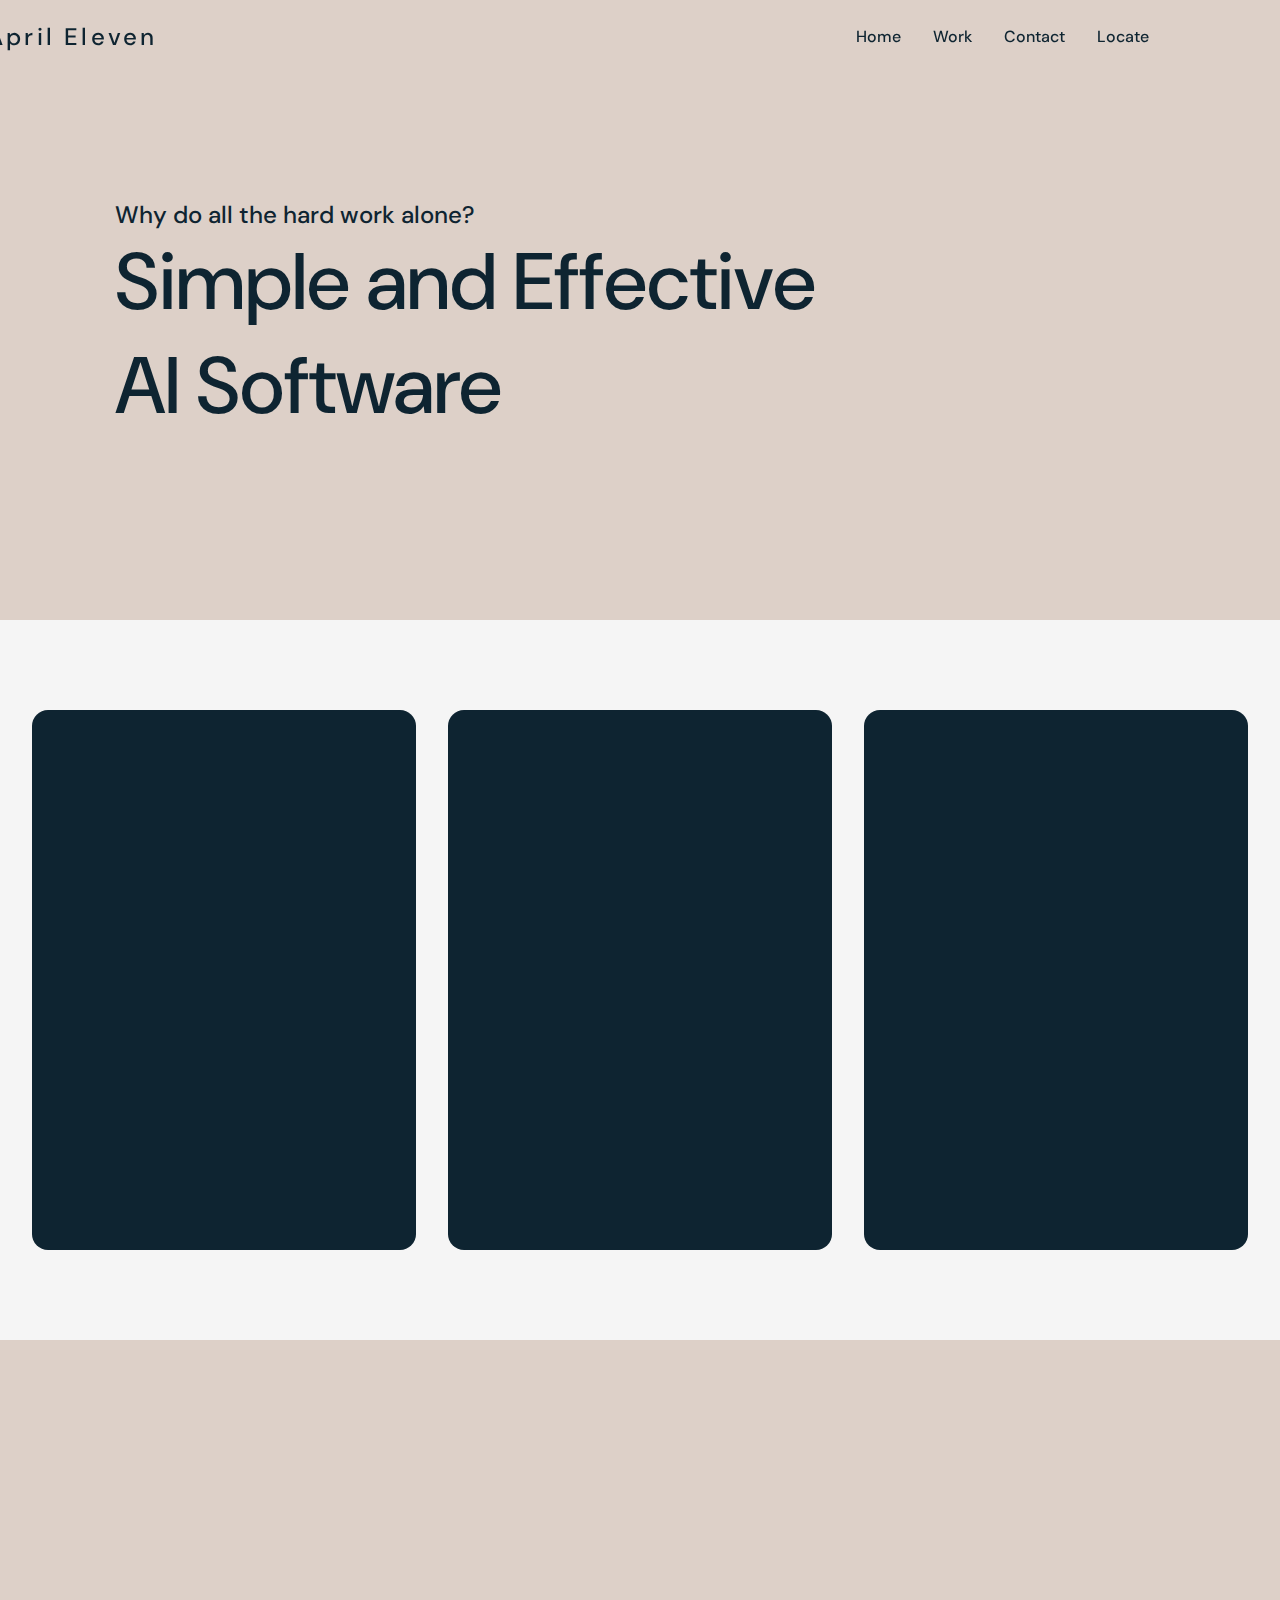
==== index.html @ 08a491a1 "Home page and make "work boxes" with better design" ====
<!DOCTYPE html>
<html lang="en">
  <head>
    <meta charset="UTF-8" />
    <meta http-equiv="X-UA-Compatible" content="IE=edge" />
    <meta name="viewport" content="width=device-width, initial-scale=1.0" />
    <link rel="stylesheet" href="/css/style.css" />
    <link href="https://fonts.cdnfonts.com/css/avenir" rel="stylesheet" />
    <title>April Eleven</title>
  </head>
  <body>
    <container id="main-container">
      <nav>
        <div class="navbar" id="main-nav">
          <div class="container nav-container">
            <input class="checkbox" type="checkbox" />
            <div class="hamburger-lines">
              <span class="line line1"></span>
              <span class="line line2"></span>
              <span class="line line3"></span>
            </div>
            <div class="nav-links">
              <h1 class="logo-header">
                <a href="" class="logo-name">April Eleven</a>
              </h1>
              <h1 class="nav-header">
                <a href="#" class="nav-menu">Home</a
                ><a href="#work-box-3" class="nav-menu">Work</a
                ><a href="#" class="nav-menu">Contact</a
                ><a href="#" class="nav-menu">Locate</a>
              </h1>
            </div>
            <div class="menu-items">
              <li><a href="#">Home</a></li>
              <li><a href="#">Work</a></li>
              <li><a href="#">Contact</a></li>
              <li><a href="#">Locate</a></li>
            </div>
          </div>
        </div>
      </nav>
      <section class="main-boxes" id="home">
        <a href="">Why do all the hard work alone?</a>
        <h2>
          Simple and Effective <br />
          AI Software
        </h2>
      </section>
      <section class="main-boxes" id="work">
        <div class="work-boxes" id="work-box-1"></div>
        <div class="work-boxes" id="work-box-2"></div>
        <div class="work-boxes" id="work-box-3"></div>
      </section>
      <section class="main-boxes" id="contact"></section>
      <section class="main-boxes" id="locate"></section>
    </container>
    <script src="/js/index.js"></script>
  </body>
</html>
---- css/style.css ----
@import url("https://fonts.googleapis.com/css2?family=Poppins:ital,wght@0,100;0,200;0,300;0,400;0,500;0,600;0,700;0,800;0,900;1,100;1,200;1,300;1,400;1,500;1,600;1,700;1,800;1,900&display=swap");
@import url("https://fonts.googleapis.com/css2?family=DM+Sans&display=swap");

* {
  margin: 0;
  padding: 0;
  box-sizing: border-box;
  scroll-behavior: smooth;
}

body {
  font-family: "Poppins", sans-serif;
  background-color: #ddd0c8;
}

#main-container {
  display: grid;
  grid-template-rows: 80px 60vh 80vh 80vh 80vh;
  grid-template-columns: 100%;
  height: auto;
  grid-template-areas:
    "nav"
    "home"
    "work"
    "contact"
    "locate";
}

nav {
  grid-area: nav;
}

.nav-links h1 {
  display: flex;
  justify-content: center;
}

.main-boxes {
  box-shadow: 6.7px 6.7px 5.3px rgba(0, 0, 0, 0.028),
    12.5px 12.5px 10px rgba(0, 0, 0, 0.035),
    22.3px 22.3px 17.9px rgba(0, 0, 0, 0.042);
}

#home {
  grid-area: home;
  background: #ddd0c8;
  display: flex;
  flex-direction: column;
  padding-left: 9%;
  justify-content: center;
}

#home h2 {
  padding-bottom: 4rem;
}

#work {
  grid-area: work;
  display: flex;
  justify-content: center;
  align-items: center;
  background-color: whitesmoke;
}

.work-boxes {
  background-color: #0e2431;
  margin: 2rem;
  border-radius: 1rem;
}

#work-box-2 {
  margin: 0;
}

#work-box-3 {
  scroll-margin-top: 9.5rem;
}

#contact {
  grid-area: contact;
  background: #ddd0c8;
}

#locate {
  grid-area: locate;
  background: whitesmoke;
}

.container {
  max-width: 1050px;
  width: 90%;
  margin: auto;
}

.navbar {
  width: 100%;
  background: #ddd0c8;
  transition: background-color 0.3s ease;
  position: fixed;
  height: 5rem;
}

.inverted {
  background-color: white !important;
  box-shadow: 0 3px 5px 0.3px rgba(0, 0, 0, 0.1);
}

.nav-container {
  display: flex;
  justify-content: space-between;
  align-items: center;
  height: 62px;
}

.navbar .nav-container li {
  list-style: none;
}

.navbar .nav-container a {
  text-decoration: none;
  color: #0e2431;
  font-weight: 500;
  font-family: "DM Sans", sans-serif;
}

.nav-header a:hover {
  font-weight: bolder;
}

.nav-header a {
  font-size: 1rem !important;
  margin-top: 0.6rem;
  padding: 1rem;
}

.nav-container {
  display: block;
  position: relative;
  height: 60px;
}

.nav-container .checkbox {
  position: absolute;
  display: block;
  height: 32px;
  width: 32px;
  top: 20px;
  left: 20px;
  z-index: 5;
  opacity: 0;
  cursor: pointer;
  margin-top: 1rem;
}

h2 {
  text-decoration: none;
  color: #0e2431;
  font-weight: 500;
  font-family: "DM Sans", sans-serif;
  font-size: 5rem;
}

.main-boxes a {
  text-decoration: none;
  color: #0e2431;
  font-weight: 500;
  font-family: "DM Sans", sans-serif;
  font-size: 1.5rem;
}

.logo-name {
  display: flex;
  flex-direction: row;
  justify-content: flex-start;
  font-size: 1.5rem;
  margin-top: 0.3rem;
  padding: 1rem;
  padding-left: 0rem;
  margin-left: -10vw;
  letter-spacing: 0.2rem;
}

.nav-container .hamburger-lines {
  display: block;
  height: 26px;
  width: 32px;
  position: absolute;
  top: 17px;
  left: 20px;
  z-index: 2;
  display: flex;
  flex-direction: column;
  justify-content: space-between;
  margin-top: 1rem;
}

.nav-container .hamburger-lines .line {
  display: block;
  height: 4px;
  width: 100%;
  border-radius: 10px;
  background: #0e2431;
}

.nav-container .hamburger-lines .line1 {
  transform-origin: 0% 0%;
  transition: transform 0.4s ease-in-out;
}

.nav-container .hamburger-lines .line2 {
  transition: transform 0.2s ease-in-out;
}

.nav-container .hamburger-lines .line3 {
  transform-origin: 0% 100%;
  transition: transform 0.4s ease-in-out;
}

.navbar .menu-items {
  padding-top: 120px;
  box-shadow: inset 0 0 2000px rgba(255, 255, 255, 0.5);
  height: 100vh;
  width: 110vw;
  transform: translate(-150%);
  display: flex;
  flex-direction: column;
  transition: transform 0.5s ease;
  text-align: center;
  background-color: white;
  margin-left: -10%;
}

.navbar .menu-items li {
  margin-bottom: 1.2rem;
  font-size: 1.5rem;
  font-weight: 500;
}

.nav-links {
  top: 5px;
  right: 15px;
  font-size: 1.2rem;
  color: #0e2431;
  display: flex;
  flex-direction: row;
}

.logo-header {
  display: flex;
  align-self: flex-start;
}

.nav-header {
  margin-left: auto;
}

.nav-container input[type="checkbox"]:checked ~ .menu-items {
  transform: translateX(0);
}

.nav-container input[type="checkbox"]:checked ~ .hamburger-lines .line1 {
  transform: rotate(45deg);
}

.nav-container input[type="checkbox"]:checked ~ .hamburger-lines .line2 {
  transform: scaleY(0);
}

.nav-container input[type="checkbox"]:checked ~ .hamburger-lines .line3 {
  transform: rotate(-45deg);
}

@media (orientation: landscape) {
  .nav-container .checkbox {
    display: none;
  }

  .nav-container .hamburger-lines {
    display: none;
  }

  .main-boxes {
    flex-direction: row;
  }

  .work-boxes {
    height: 60vh;
    width: 30vw;
  }
}

@media (orientation: portrait) {
  .nav-container .nav-menu {
    display: none;
  }

  .nav-links {
    position: absolute;
  }

  #home h2 {
    padding-top: 1rem;
  }

  .main-boxes {
    flex-direction: column;
  }

  .work-boxes {
    width: 60vw;
    height: 100rem;
  }

  #main-container {
    display: grid;
    grid-template-rows: 80vh 80vh 120vh 80vh 80vh;
    grid-template-columns: 100%;
    height: auto;
    grid-template-areas:
      "nav"
      "home"
      "work"
      "contact"
      "locate";
  }

  .logo-name {
    margin-top: 0.4rem !important;
  }

  .main-boxes h2 {
    font-size: 3rem;
  }
}
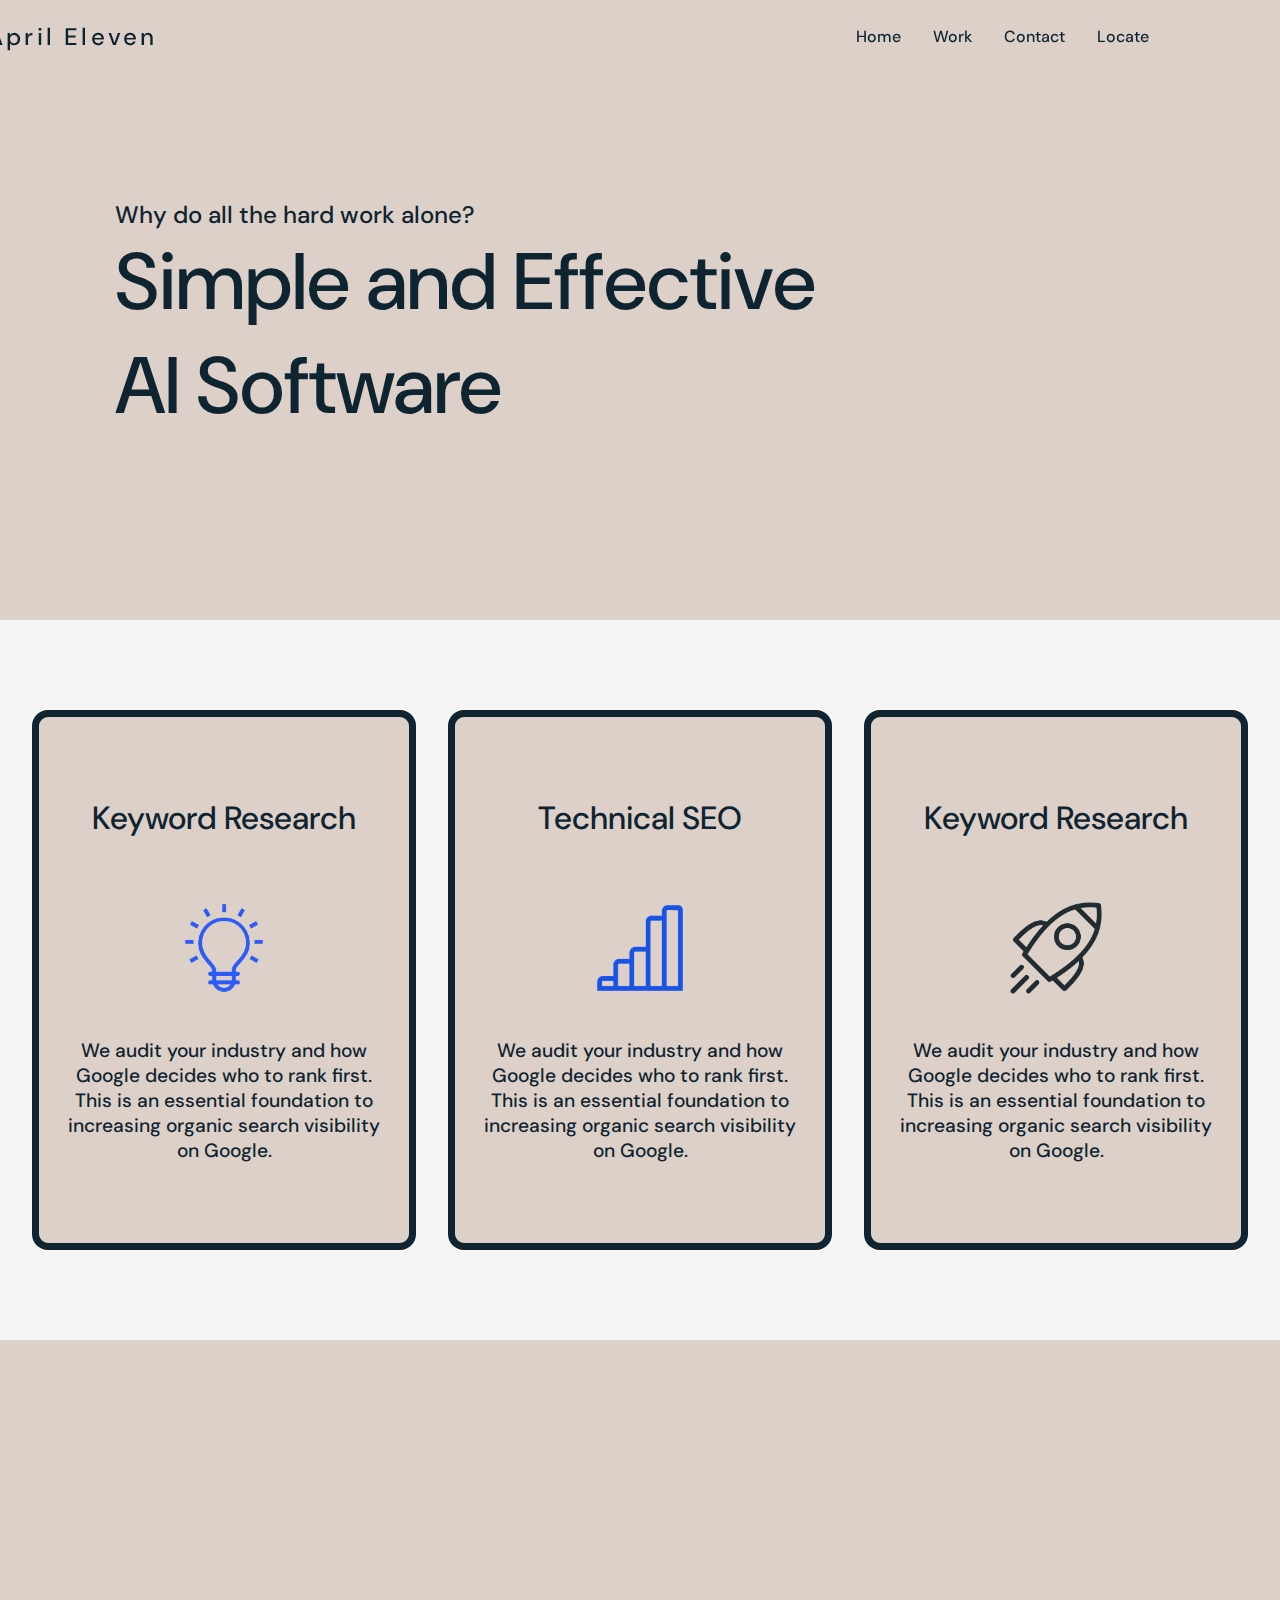
==== commit 46dfddc9: "Finish "work" boxes" ====
--- a/index.html
+++ b/index.html
@@ -21,7 +21,7 @@
             </div>
             <div class="nav-links">
               <h1 class="logo-header">
-                <a href="" class="logo-name">April Eleven</a>
+                <a class="logo-name">April Eleven</a>
               </h1>
               <h1 class="nav-header">
                 <a href="#" class="nav-menu">Home</a
@@ -40,16 +40,40 @@
         </div>
       </nav>
       <section class="main-boxes" id="home">
-        <a href="">Why do all the hard work alone?</a>
+        <p href="">Why do all the hard work alone?</p>
         <h2>
           Simple and Effective <br />
           AI Software
         </h2>
       </section>
       <section class="main-boxes" id="work">
-        <div class="work-boxes" id="work-box-1"></div>
-        <div class="work-boxes" id="work-box-2"></div>
-        <div class="work-boxes" id="work-box-3"></div>
+        <div class="work-boxes" id="work-box-1">
+          <h3 class="work-box-header">Keyword Research</h3>
+          <img src="/img/Blue Lightbulb.png" alt="Lightbulb Symbol" />
+          <p class="work-box-text">
+            We audit your industry and how Google decides who to rank first.
+            This is an essential foundation to increasing organic search
+            visibility on Google.
+          </p>
+        </div>
+        <div class="work-boxes" id="work-box-2">
+          <h3 class="work-box-header">Technical SEO</h3>
+          <img src="/img/tech seo blue.png" alt="Statistics Symbol" />
+          <p class="work-box-text">
+            We audit your industry and how Google decides who to rank first.
+            This is an essential foundation to increasing organic search
+            visibility on Google.
+          </p>
+        </div>
+        <div class="work-boxes" id="work-box-3">
+          <h3 class="work-box-header">Keyword Research</h3>
+          <img src="/img/Rocket Ship Symbol.png" alt="Rocket Ship Symbol" />
+          <p class="work-box-text">
+            We audit your industry and how Google decides who to rank first.
+            This is an essential foundation to increasing organic search
+            visibility on Google.
+          </p>
+        </div>
       </section>
       <section class="main-boxes" id="contact"></section>
       <section class="main-boxes" id="locate"></section>
--- a/css/style.css
+++ b/css/style.css
@@ -63,9 +63,32 @@
 }
 
 .work-boxes {
-  background-color: #0e2431;
+  background-color: #ddd0c8;
   margin: 2rem;
   border-radius: 1rem;
+  transition: 0.75s;
+  -webkit-box-shadow: inset 0px 0px 0px 7px #0e2431;
+  -moz-box-shadow: inset 0px 0px 0px 7px #0e2431;
+  box-shadow: inset 0px 0px 0px 7px #0e2431;
+}
+
+.work-boxes:hover {
+  transform: scale(1.03);
+}
+
+.work-box-text {
+  font-size: 1.2rem !important;
+  padding: 2rem;
+  margin-top: -35%;
+}
+
+.work-box-header {
+  font-weight: 500;
+  font-family: "DM Sans", sans-serif;
+  font-size: 2rem;
+  color: #0e2431;
+  padding: 2rem;
+  margin-bottom: -30%;
 }
 
 #work-box-2 {
@@ -84,6 +107,10 @@
 #locate {
   grid-area: locate;
   background: whitesmoke;
+}
+
+.work-boxes img {
+  transform: scale(0.25);
 }
 
 .container {
@@ -98,10 +125,11 @@
   transition: background-color 0.3s ease;
   position: fixed;
   height: 5rem;
+  z-index: 100;
 }
 
 .inverted {
-  background-color: white !important;
+  background-color: whitesmoke !important;
   box-shadow: 0 3px 5px 0.3px rgba(0, 0, 0, 0.1);
 }
 
@@ -125,12 +153,14 @@
 
 .nav-header a:hover {
   font-weight: bolder;
+  transform: scale(1.1);
 }
 
 .nav-header a {
   font-size: 1rem !important;
   margin-top: 0.6rem;
   padding: 1rem;
+  transition: 0.2s;
 }
 
 .nav-container {
@@ -160,7 +190,7 @@
   font-size: 5rem;
 }
 
-.main-boxes a {
+.main-boxes p {
   text-decoration: none;
   color: #0e2431;
   font-weight: 500;
@@ -286,6 +316,10 @@
   .work-boxes {
     height: 60vh;
     width: 30vw;
+    display: flex;
+    flex-direction: column;
+    justify-content: center;
+    text-align: center;
   }
 }
 
@@ -311,9 +345,13 @@
     height: 100rem;
   }
 
+  .work-boxes img {
+    display: none !important;
+  }
+
   #main-container {
     display: grid;
-    grid-template-rows: 80vh 80vh 120vh 80vh 80vh;
+    grid-template-rows: 10vh 80vh 120vh 80vh 80vh;
     grid-template-columns: 100%;
     height: auto;
     grid-template-areas:
@@ -324,6 +362,10 @@
       "locate";
   }
 
+  .work-box-header {
+    margin-bottom: 1rem;
+  }
+
   .logo-name {
     margin-top: 0.4rem !important;
   }
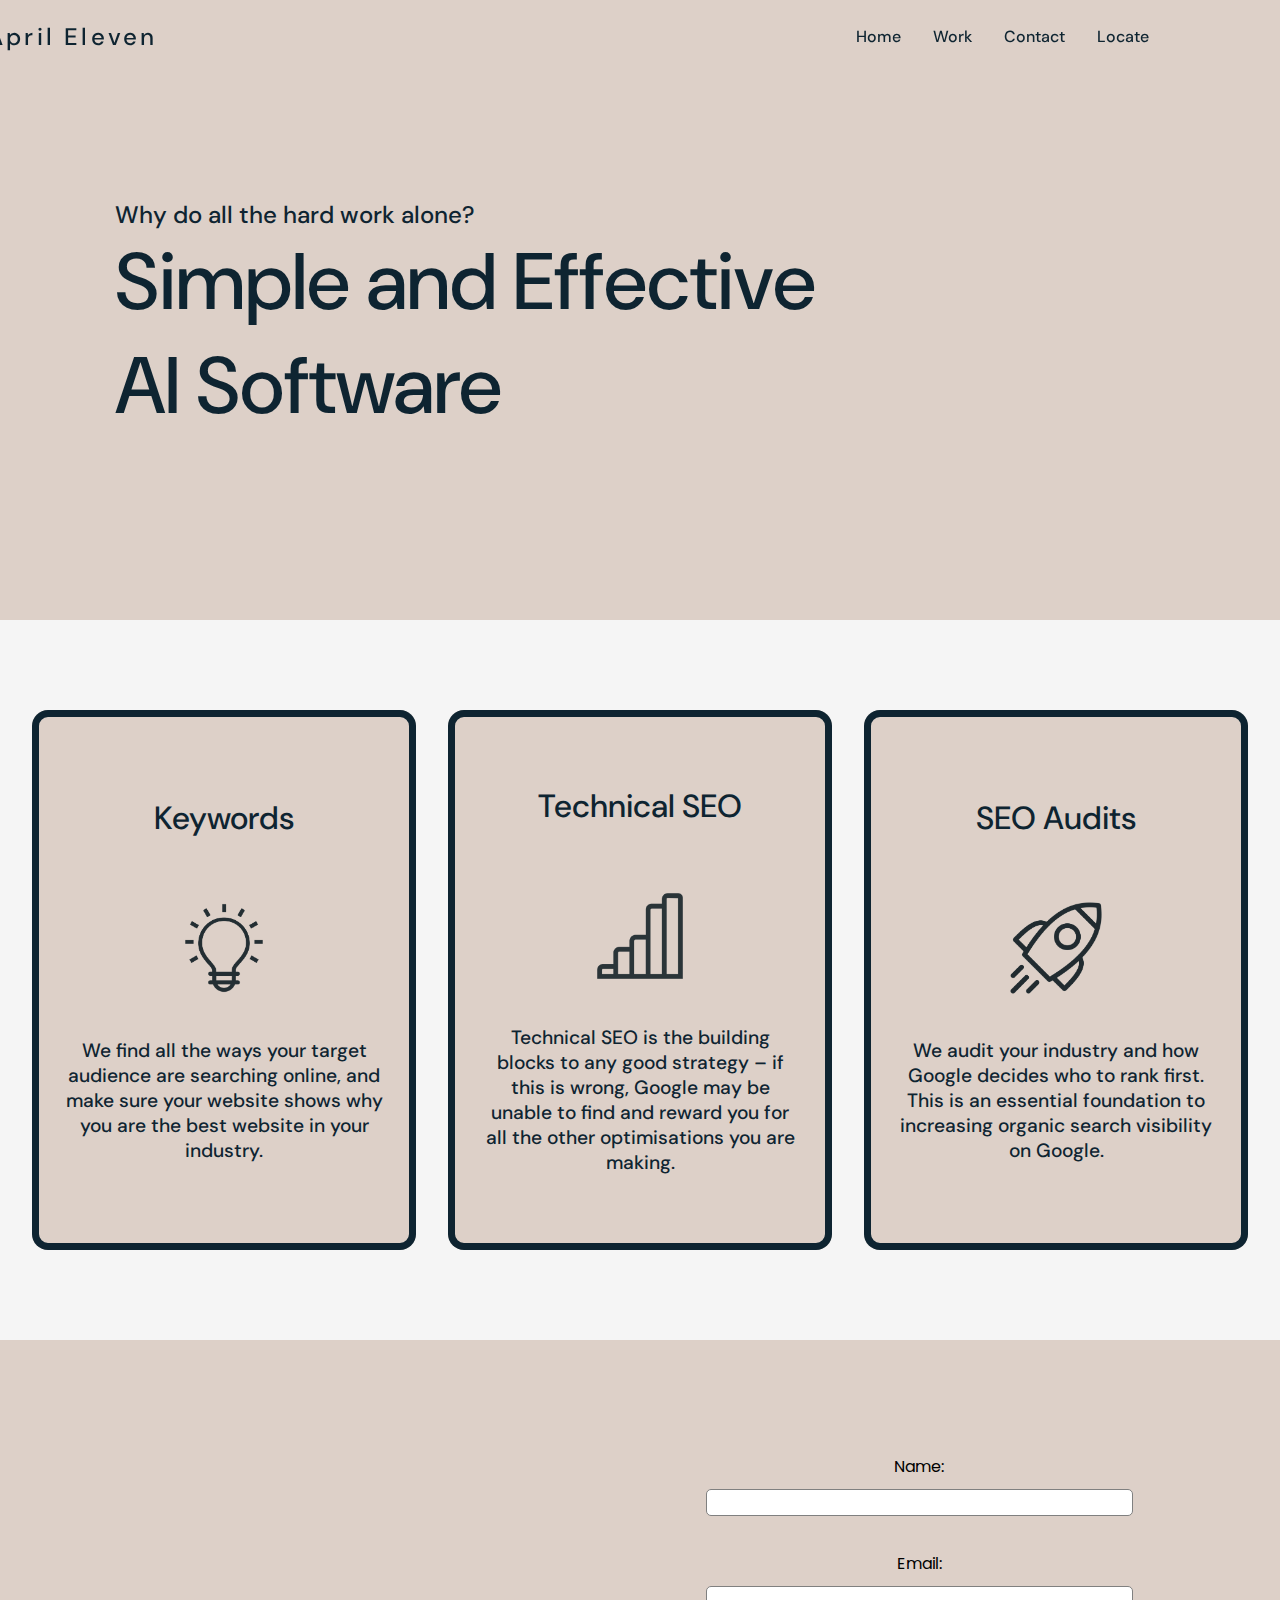
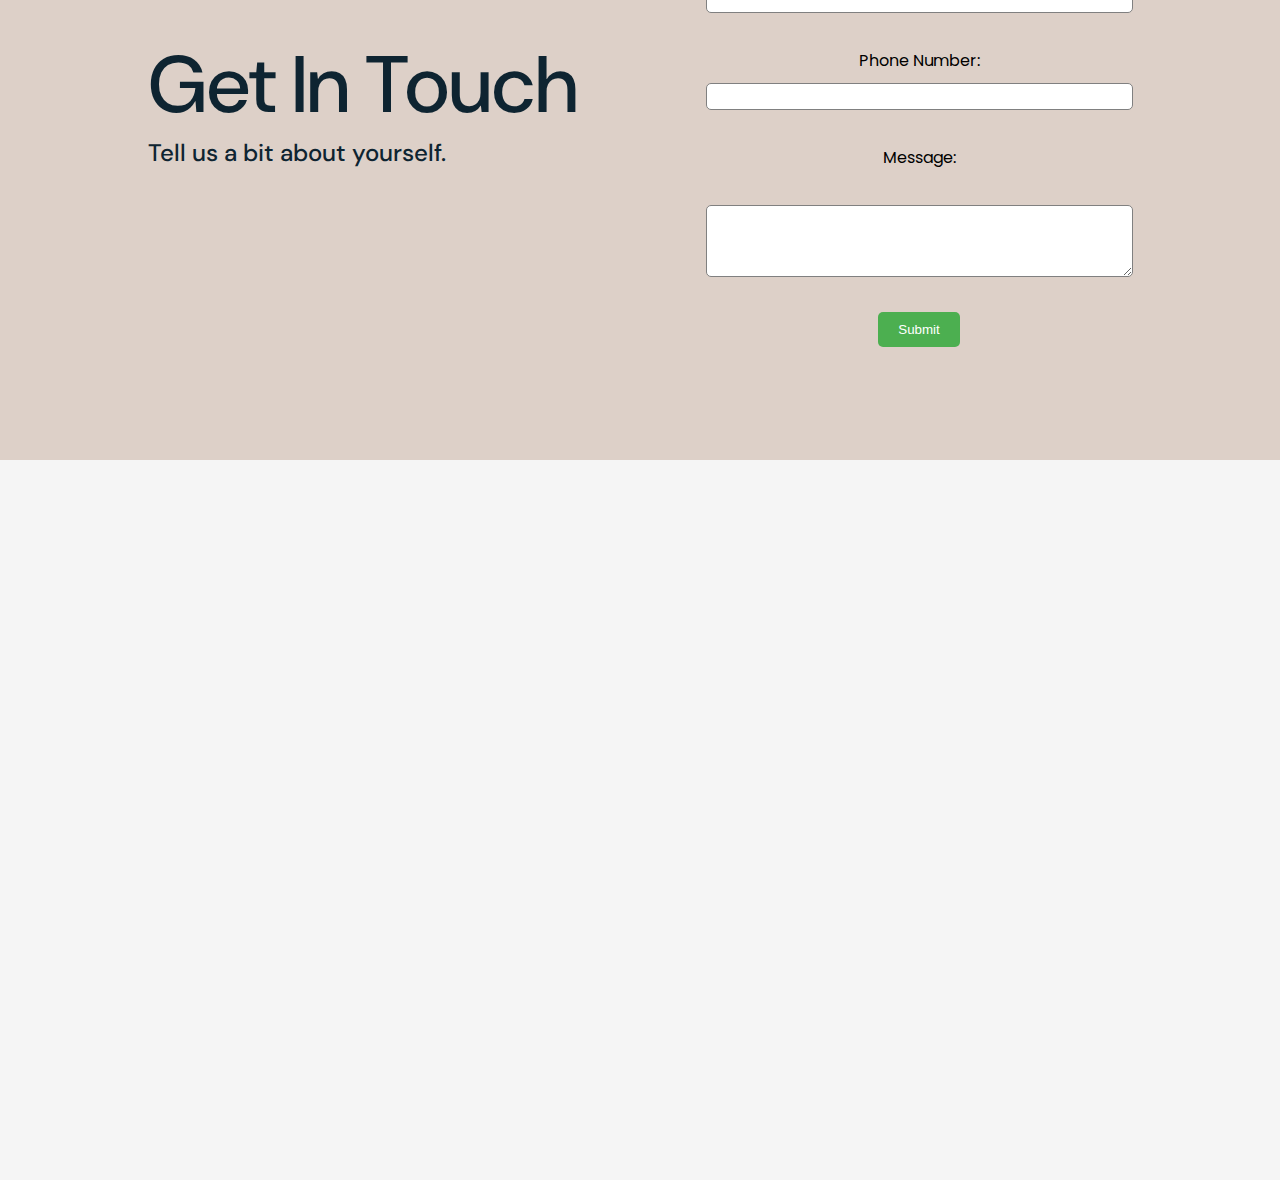
==== commit 3fb61021: "Fill in Work boxes and start on contact form" ====
--- a/index.html
+++ b/index.html
@@ -48,25 +48,25 @@
       </section>
       <section class="main-boxes" id="work">
         <div class="work-boxes" id="work-box-1">
-          <h3 class="work-box-header">Keyword Research</h3>
-          <img src="/img/Blue Lightbulb.png" alt="Lightbulb Symbol" />
+          <h3 class="work-box-header">Keywords</h3>
+          <img src="/img/Lightbulb SEO Symbol.png" alt="Lightbulb Symbol" />
           <p class="work-box-text">
-            We audit your industry and how Google decides who to rank first.
-            This is an essential foundation to increasing organic search
-            visibility on Google.
+            We find all the ways your target audience are searching online, and
+            make sure your website shows why you are the best website in your
+            industry.
           </p>
         </div>
         <div class="work-boxes" id="work-box-2">
           <h3 class="work-box-header">Technical SEO</h3>
-          <img src="/img/tech seo blue.png" alt="Statistics Symbol" />
+          <img src="/img/Technical SEO Symbol.png" alt="Statistics Symbol" />
           <p class="work-box-text">
-            We audit your industry and how Google decides who to rank first.
-            This is an essential foundation to increasing organic search
-            visibility on Google.
+            Technical SEO is the building blocks to any good strategy – if this
+            is wrong, Google may be unable to find and reward you for all the
+            other optimisations you are making.
           </p>
         </div>
         <div class="work-boxes" id="work-box-3">
-          <h3 class="work-box-header">Keyword Research</h3>
+          <h3 class="work-box-header">SEO Audits</h3>
           <img src="/img/Rocket Ship Symbol.png" alt="Rocket Ship Symbol" />
           <p class="work-box-text">
             We audit your industry and how Google decides who to rank first.
@@ -75,7 +75,29 @@
           </p>
         </div>
       </section>
-      <section class="main-boxes" id="contact"></section>
+      <section class="main-boxes" id="contact">
+        <section>
+          <h2>Get In Touch</h2>
+          <p>Tell us a bit about yourself.</p>
+        </section>
+
+        <form>
+          <label id="form-name" for="name">Name:</label>
+          <input type="text" id="name" name="name" /><br />
+
+          <label for="email">Email:</label>
+          <input type="email" id="email" name="email" /><br />
+
+          <label for="phonenumber">Phone Number:</label>
+          <input type="tel" id="phonenumber" name="phonenumber" /><br />
+
+          <label for="message">Message:</label><br />
+          <textarea id="message" name="message" rows="4" cols="50"></textarea
+          ><br />
+
+          <input type="submit" id="submit-btn" value="Submit" />
+        </form>
+      </section>
       <section class="main-boxes" id="locate"></section>
     </container>
     <script src="/js/index.js"></script>
--- a/css/style.css
+++ b/css/style.css
@@ -76,6 +76,22 @@
   transform: scale(1.03);
 }
 
+.work-boxes:active {
+  transform: scale(1.25);
+  z-index: 100;
+}
+
+#work-box-1:active {
+  margin-left: 10vw;
+}
+
+#work-box-2:active {
+}
+
+#work-box-3:active {
+  margin-right: 10vw;
+}
+
 .work-box-text {
   font-size: 1.2rem !important;
   padding: 2rem;
@@ -102,6 +118,42 @@
 #contact {
   grid-area: contact;
   background: #ddd0c8;
+  display: flex;
+  flex-direction: row;
+  justify-content: center;
+  align-items: center;
+  gap: 10%;
+}
+
+form {
+  display: flex;
+  flex-direction: column;
+  align-items: center;
+}
+label {
+  margin-bottom: 10px;
+}
+input[type="text"],
+input[type="email"],
+input[type="tel"],
+textarea {
+  padding: 5px;
+  border-radius: 5px;
+  border: 1px solid gray;
+  margin-bottom: 10px;
+  width: 100%;
+  box-sizing: border-box;
+}
+input[type="submit"] {
+  background-color: #4caf50;
+  color: white;
+  border-radius: 5px;
+  border: none;
+  padding: 10px 20px;
+  cursor: pointer;
+}
+input[type="submit"]:hover {
+  background-color: #45a049;
 }
 
 #locate {
@@ -351,7 +403,7 @@
 
   #main-container {
     display: grid;
-    grid-template-rows: 10vh 80vh 120vh 80vh 80vh;
+    grid-template-rows: 10vh 60vh 180vh 80vh 80vh;
     grid-template-columns: 100%;
     height: auto;
     grid-template-areas:
@@ -363,7 +415,11 @@
   }
 
   .work-box-header {
-    margin-bottom: 1rem;
+    margin-bottom: 0.1rem;
+  }
+
+  .work-box-text {
+    margin-top: 0rem;
   }
 
   .logo-name {
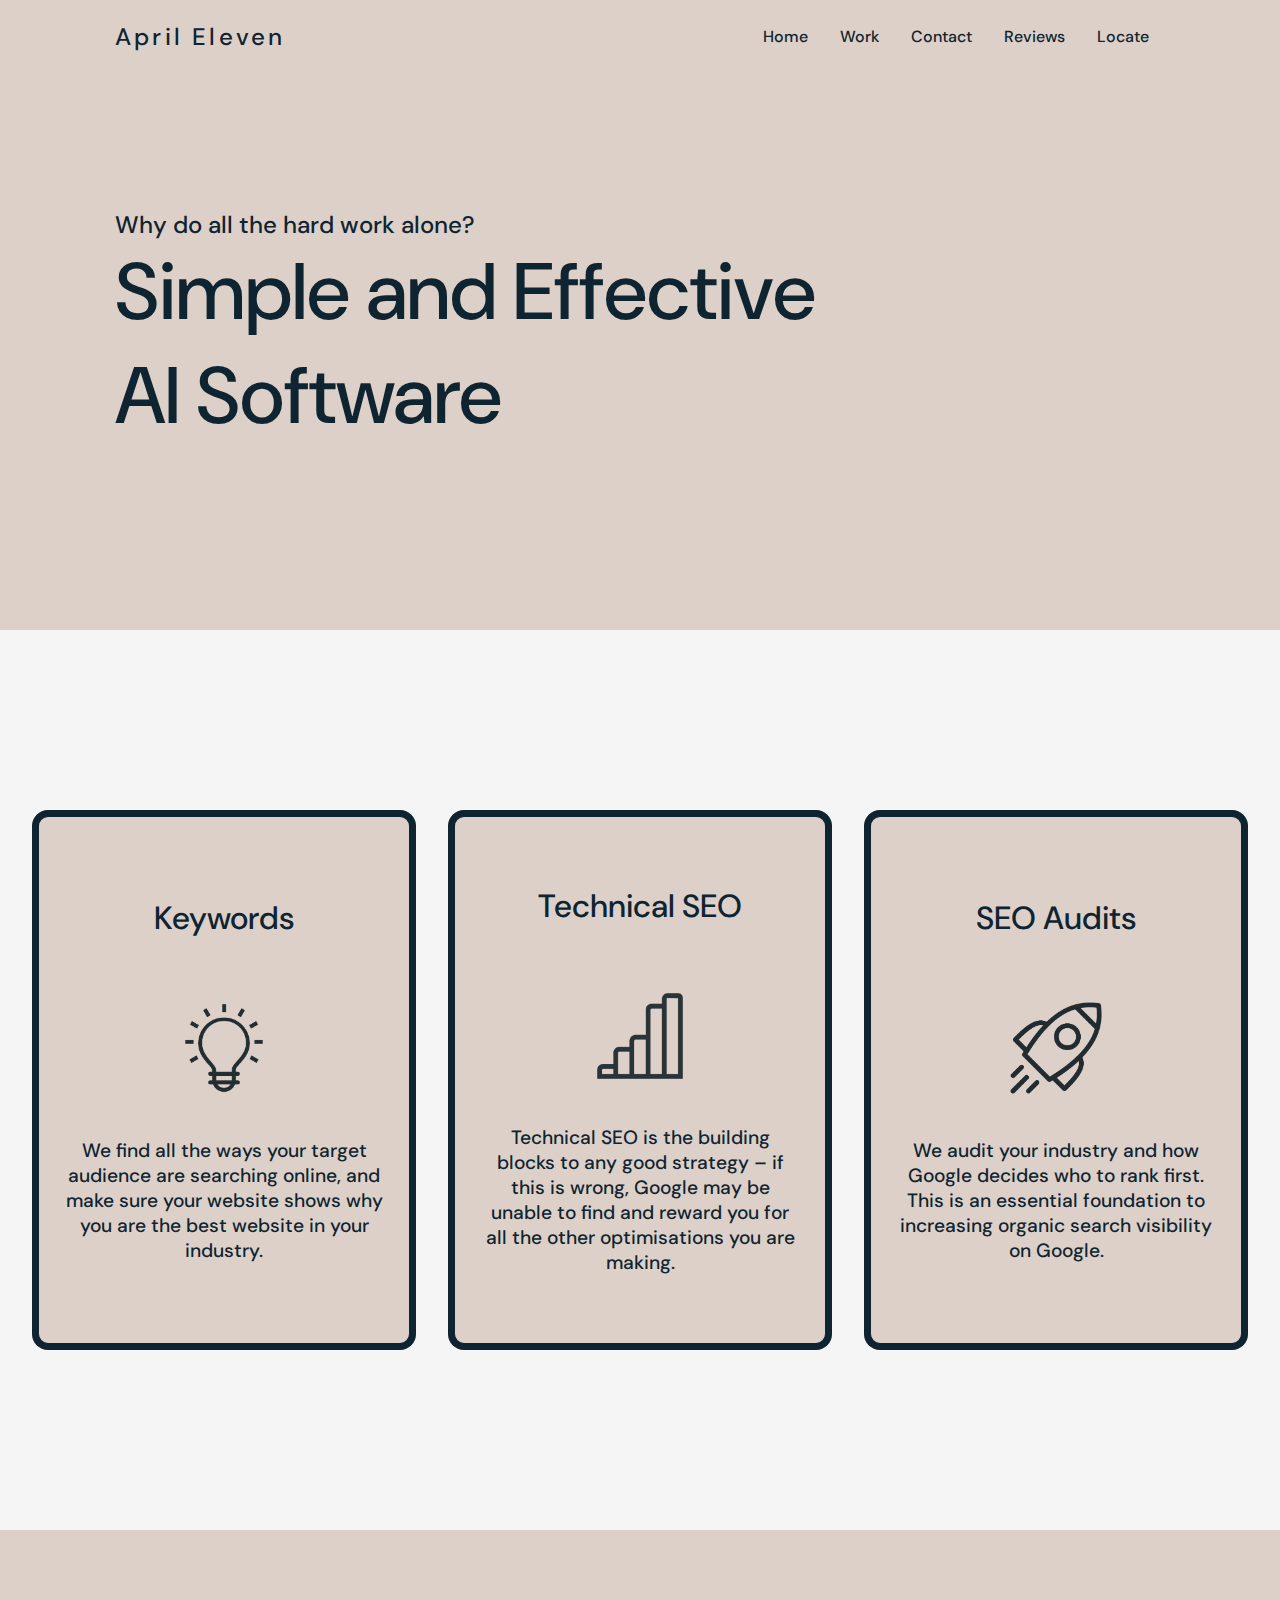
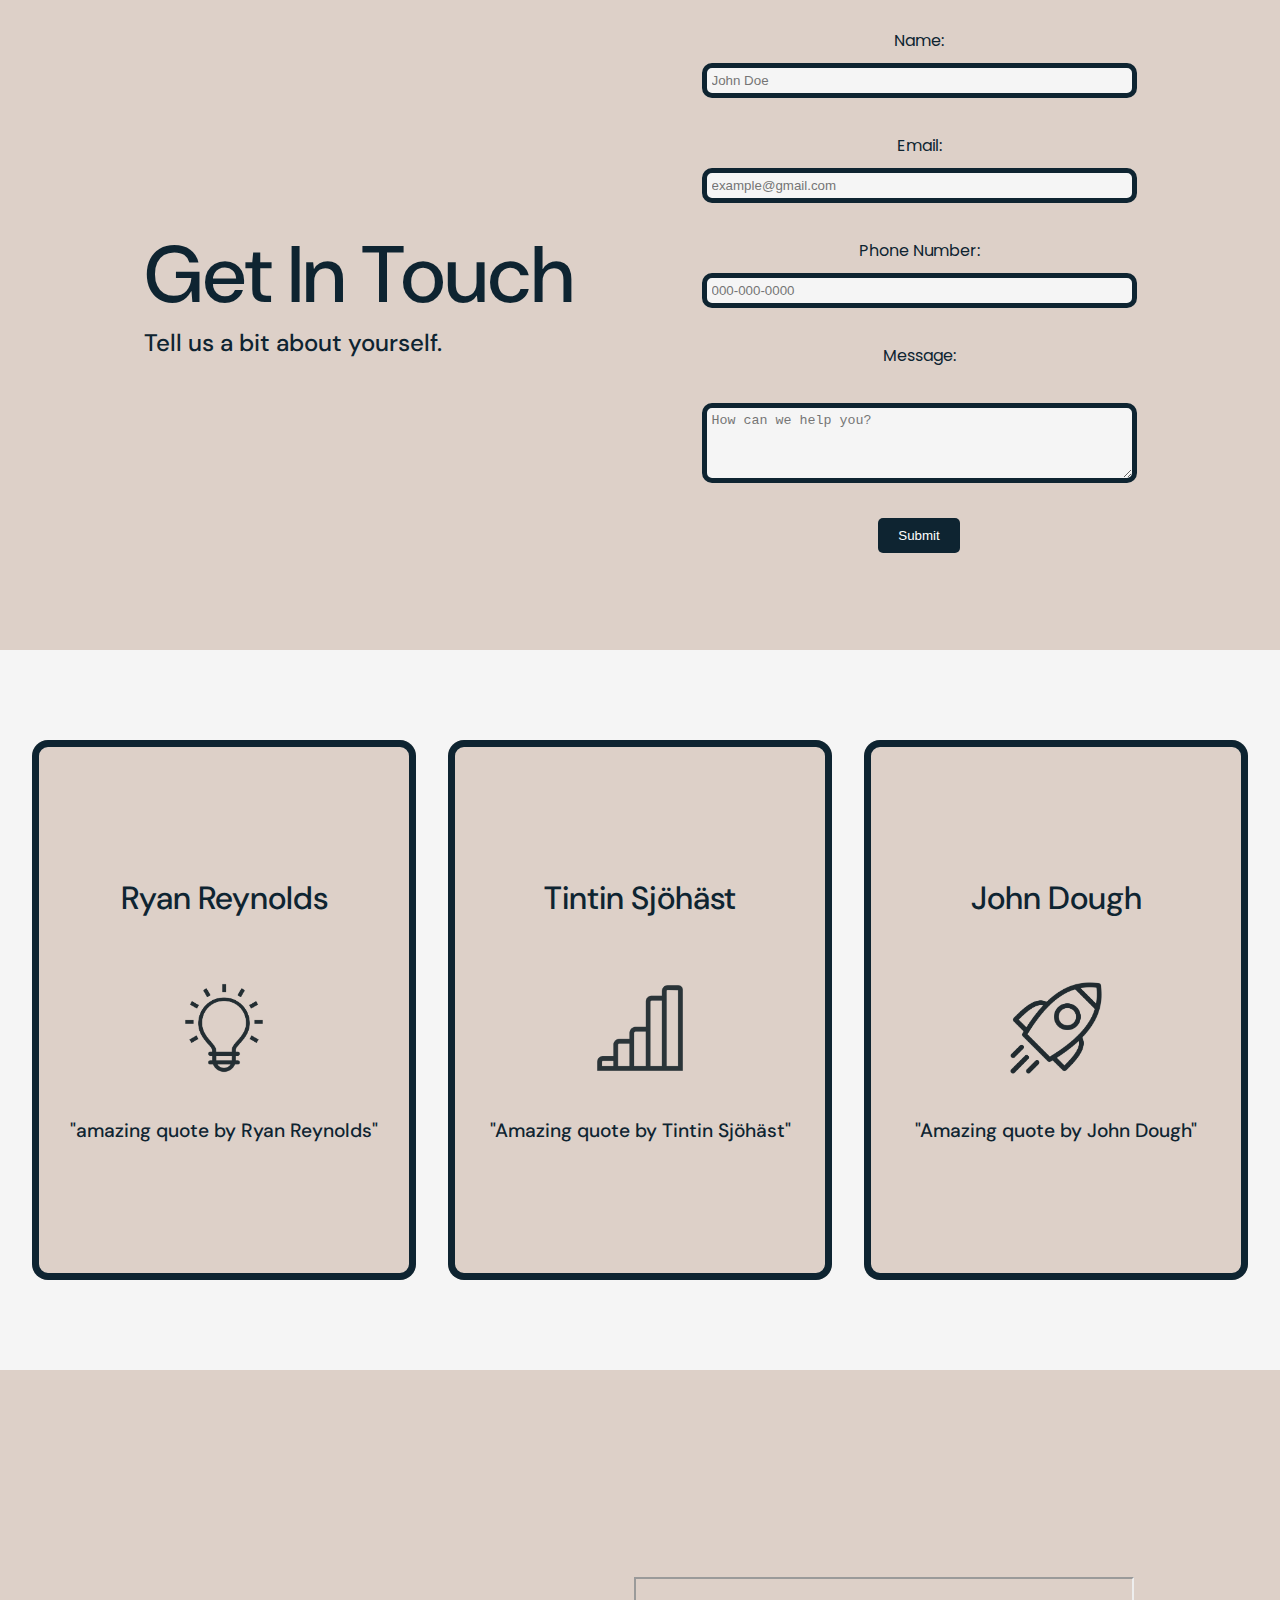
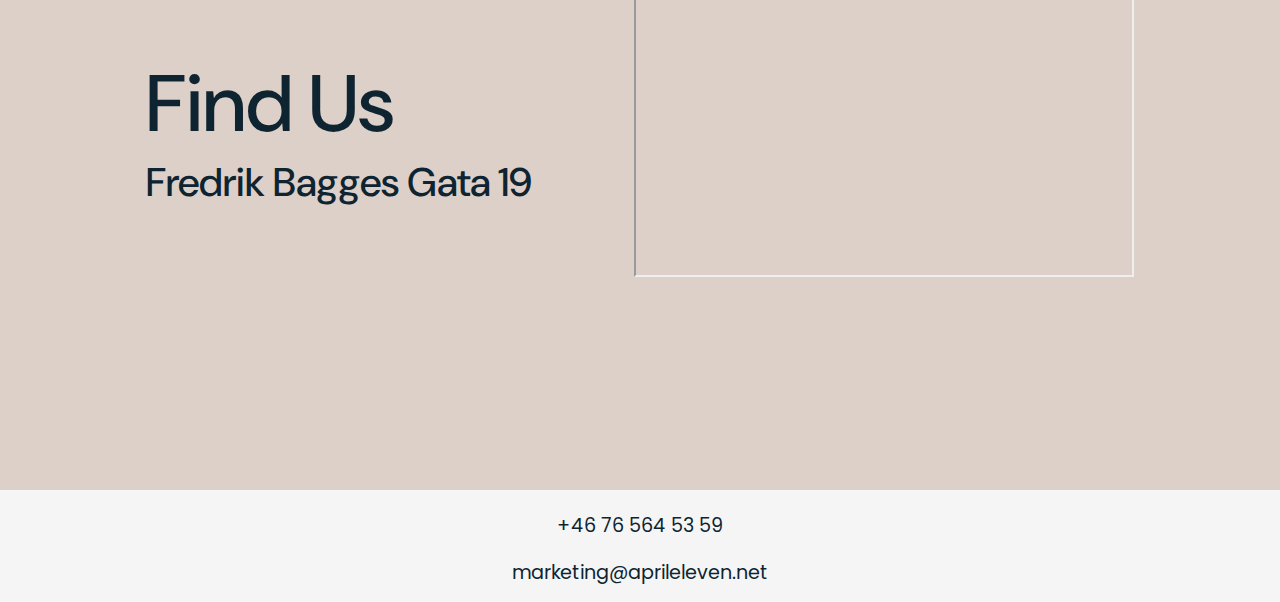
==== commit 548bff98: "Animate hamburger meny and add "review" page" ====
--- a/index.html
+++ b/index.html
@@ -13,28 +13,34 @@
       <nav>
         <div class="navbar" id="main-nav">
           <div class="container nav-container">
-            <input class="checkbox" type="checkbox" />
+            <input id="checkbox" class="checkbox" type="checkbox" />
             <div class="hamburger-lines">
-              <span class="line line1"></span>
-              <span class="line line2"></span>
-              <span class="line line3"></span>
+              <span class="dynamic line line1"></span>
+              <!-- line 1 -->
+              <span class="dynamic line line2"></span>
+              <!-- Line 2 -->
+              <span class="dynamic line line3"></span>
+              <!-- Line 3 -->
             </div>
             <div class="nav-links">
               <h1 class="logo-header">
-                <a class="logo-name">April Eleven</a>
+                <a class="logo-name" href="#">April Eleven</a>
               </h1>
               <h1 class="nav-header">
                 <a href="#" class="nav-menu">Home</a
-                ><a href="#work-box-3" class="nav-menu">Work</a
-                ><a href="#" class="nav-menu">Contact</a
-                ><a href="#" class="nav-menu">Locate</a>
+                ><a href="#work-box-1" class="nav-menu">Work</a
+                ><a href="#contact" class="nav-menu">Contact</a
+                ><a href="#reviews" class="nav-menu">Reviews</a
+                ><a href="#locate" class="nav-menu">Locate</a>
               </h1>
             </div>
-            <div class="menu-items">
-              <li><a href="#">Home</a></li>
-              <li><a href="#">Work</a></li>
-              <li><a href="#">Contact</a></li>
-              <li><a href="#">Locate</a></li>
+            <div class="dynamic menu-items">
+              <li><a href="#" class="nav-link">Home</a></li>
+              <li><a href="#work-box-1" class="nav-link">Work</a></li>
+              <li><a href="#contact" class="nav-link">Contact</a></li>
+              <li>
+                <a href="#reviews" id="clickme" class="nav-link">Reviews</a>
+              </li>
             </div>
           </div>
         </div>
@@ -47,27 +53,39 @@
         </h2>
       </section>
       <section class="main-boxes" id="work">
-        <div class="work-boxes" id="work-box-1">
+        <div class="work-boxes" id="work-box-1" onclick="changeClass(event)">
           <h3 class="work-box-header">Keywords</h3>
-          <img src="/img/Lightbulb SEO Symbol.png" alt="Lightbulb Symbol" />
+          <img
+            class="work-box-img"
+            src="/img/Lightbulb SEO Symbol.png"
+            alt="Lightbulb Symbol"
+          />
           <p class="work-box-text">
             We find all the ways your target audience are searching online, and
             make sure your website shows why you are the best website in your
             industry.
           </p>
         </div>
-        <div class="work-boxes" id="work-box-2">
+        <div class="work-boxes" id="work-box-2" onclick="changeClass(event)">
           <h3 class="work-box-header">Technical SEO</h3>
-          <img src="/img/Technical SEO Symbol.png" alt="Statistics Symbol" />
+          <img
+            class="work-box-img"
+            src="/img/Technical SEO Symbol.png"
+            alt="Statistics Symbol"
+          />
           <p class="work-box-text">
             Technical SEO is the building blocks to any good strategy – if this
             is wrong, Google may be unable to find and reward you for all the
             other optimisations you are making.
           </p>
         </div>
-        <div class="work-boxes" id="work-box-3">
+        <div class="work-boxes" id="work-box-3" onclick="changeClass(event)">
           <h3 class="work-box-header">SEO Audits</h3>
-          <img src="/img/Rocket Ship Symbol.png" alt="Rocket Ship Symbol" />
+          <img
+            class="work-box-img"
+            src="/img/Rocket Ship Symbol.png"
+            alt="Rocket Ship Symbol"
+          />
           <p class="work-box-text">
             We audit your industry and how Google decides who to rank first.
             This is an essential foundation to increasing organic search
@@ -76,30 +94,108 @@
         </div>
       </section>
       <section class="main-boxes" id="contact">
-        <section>
+        <section id="contact-text">
           <h2>Get In Touch</h2>
           <p>Tell us a bit about yourself.</p>
         </section>
 
-        <form>
+        <form id="contact-form">
           <label id="form-name" for="name">Name:</label>
-          <input type="text" id="name" name="name" /><br />
+          <input
+            type="text"
+            id="name"
+            name="name"
+            placeholder="John Doe"
+            required
+          /><br />
 
           <label for="email">Email:</label>
-          <input type="email" id="email" name="email" /><br />
+          <input
+            type="email"
+            id="email"
+            placeholder="example@gmail.com"
+            required
+            name="email"
+          /><br />
 
           <label for="phonenumber">Phone Number:</label>
-          <input type="tel" id="phonenumber" name="phonenumber" /><br />
+          <input
+            type="tel"
+            id="phonenumber"
+            name="phonenumber"
+            placeholder="000-000-0000"
+            required
+          /><br />
 
           <label for="message">Message:</label><br />
-          <textarea id="message" name="message" rows="4" cols="50"></textarea
+          <textarea
+            id="message"
+            name="message"
+            rows="4"
+            cols="50"
+            placeholder="How can we help you?"
+            required
+          ></textarea
           ><br />
 
-          <input type="submit" id="submit-btn" value="Submit" />
+          <input
+            type="submit"
+            id="submit-btn"
+            value="Submit"
+            onsubmit="submitForm()"
+          />
         </form>
       </section>
-      <section class="main-boxes" id="locate"></section>
+      <section class="main-boxes" id="locate">
+        <section>
+          <h2>Find Us</h2>
+          <h3>Fredrik Bagges Gata 19</h3>
+        </section>
+        <section id="map-box">
+          <iframe
+            class="iframe"
+            width="500"
+            height="300"
+            src="https://api.maptiler.com/maps/64b5d354-4634-457d-abd3-a1d036554475/?key=kDUfSZvK2eAGGfAq6dlC#14.1/57.88634/11.58915"
+          >
+          </iframe>
+        </section>
+      </section>
+      <section class="main-boxes" id="reviews">
+        <div class="work-boxes" id="work-box-1" onclick="changeClass(event)">
+          <h3 class="work-box-header">Ryan Reynolds</h3>
+          <img
+            class="work-box-img"
+            src="/img/Lightbulb SEO Symbol.png"
+            alt="Lightbulb Symbol"
+          />
+          <p class="work-box-text">"amazing quote by Ryan Reynolds"</p>
+        </div>
+        <div class="work-boxes" id="work-box-2" onclick="changeClass(event)">
+          <h3 class="work-box-header">Tintin Sjöhäst</h3>
+          <img
+            class="work-box-img"
+            src="/img/Technical SEO Symbol.png"
+            alt="Statistics Symbol"
+          />
+          <p class="work-box-text">"Amazing quote by Tintin Sjöhäst"</p>
+        </div>
+        <div class="work-boxes" id="work-box-3" onclick="changeClass(event)">
+          <h3 class="work-box-header">John Dough</h3>
+          <img
+            class="work-box-img"
+            src="/img/Rocket Ship Symbol.png"
+            alt="Rocket Ship Symbol"
+          />
+          <p class="work-box-text">"Amazing quote by John Dough"</p>
+        </div>
+      </section>
     </container>
+    <footer>
+      <p>+46 76 564 53 59</p>
+      <p>marketing@aprileleven.net</p>
+    </footer>
+
     <script src="/js/index.js"></script>
   </body>
 </html>
--- a/css/style.css
+++ b/css/style.css
@@ -35,12 +35,6 @@
   justify-content: center;
 }
 
-.main-boxes {
-  box-shadow: 6.7px 6.7px 5.3px rgba(0, 0, 0, 0.028),
-    12.5px 12.5px 10px rgba(0, 0, 0, 0.035),
-    22.3px 22.3px 17.9px rgba(0, 0, 0, 0.042);
-}
-
 #home {
   grid-area: home;
   background: #ddd0c8;
@@ -70,25 +64,48 @@
   -webkit-box-shadow: inset 0px 0px 0px 7px #0e2431;
   -moz-box-shadow: inset 0px 0px 0px 7px #0e2431;
   box-shadow: inset 0px 0px 0px 7px #0e2431;
+  z-index: 1001;
 }
 
 .work-boxes:hover {
   transform: scale(1.03);
-}
-
-.work-boxes:active {
+  cursor: pointer;
+  user-drag: none;
+  -webkit-user-drag: none;
+  user-select: none;
+  -moz-user-select: none;
+  -webkit-user-select: none;
+  -ms-user-select: none;
+}
+
+.work-boxes-pressed:hover {
+  transform: scale(1.3);
+  cursor: pointer;
+  user-drag: none;
+  -webkit-user-drag: none;
+  user-select: none;
+  -moz-user-select: none;
+  -webkit-user-select: none;
+  -ms-user-select: none;
+}
+
+.work-boxes-pressed {
+  background-color: #ddd0c8;
+  margin: 2rem;
+  border-radius: 1rem;
+  transition: 0.75s;
+  -webkit-box-shadow: inset 0px 0px 0px 7px #0e2431;
+  -moz-box-shadow: inset 0px 0px 0px 7px #0e2431;
+  box-shadow: inset 0px 0px 0px 7px #0e2431;
   transform: scale(1.25);
-  z-index: 100;
-}
-
-#work-box-1:active {
+  z-index: 2000;
+}
+
+.work-boxes-pressed#work-box-1 {
   margin-left: 10vw;
 }
 
-#work-box-2:active {
-}
-
-#work-box-3:active {
+.work-boxes-pressed#work-box-3 {
   margin-right: 10vw;
 }
 
@@ -96,6 +113,7 @@
   font-size: 1.2rem !important;
   padding: 2rem;
   margin-top: -35%;
+  pointer-events: none;
 }
 
 .work-box-header {
@@ -105,14 +123,15 @@
   color: #0e2431;
   padding: 2rem;
   margin-bottom: -30%;
+  pointer-events: none;
 }
 
 #work-box-2 {
   margin: 0;
 }
 
-#work-box-3 {
-  scroll-margin-top: 9.5rem;
+#work-box-1 {
+  scroll-margin-top: 11.5rem;
 }
 
 #contact {
@@ -123,6 +142,7 @@
   justify-content: center;
   align-items: center;
   gap: 10%;
+  scroll-margin-top: 7rem;
 }
 
 form {
@@ -132,36 +152,64 @@
 }
 label {
   margin-bottom: 10px;
-}
+  color: #0e2431;
+}
+
 input[type="text"],
 input[type="email"],
 input[type="tel"],
 textarea {
   padding: 5px;
-  border-radius: 5px;
-  border: 1px solid gray;
+  border-radius: 10px;
+  border: 5px solid #0e2431;
   margin-bottom: 10px;
   width: 100%;
   box-sizing: border-box;
 }
+
+input[type="text"],
+input[type="email"],
+input[type="tel"],
+textarea {
+  background: whitesmoke;
+}
 input[type="submit"] {
-  background-color: #4caf50;
+  background-color: #0e2431;
   color: white;
   border-radius: 5px;
   border: none;
   padding: 10px 20px;
   cursor: pointer;
+  transition: 0.5s;
 }
 input[type="submit"]:hover {
-  background-color: #45a049;
+  background-color: #2e3a41;
 }
 
 #locate {
   grid-area: locate;
   background: whitesmoke;
+  justify-content: center;
+  align-items: center;
+  display: flex;
+  flex-direction: row;
+  scroll-margin-top: 7rem;
+}
+
+#locate h3 {
+  margin-right: 8vw;
+  text-align: center;
+}
+
+#map-box {
+  border: 10px;
 }
 
 .work-boxes img {
+  transform: scale(0.25);
+}
+
+.work-boxes-pressed img {
   transform: scale(0.25);
 }
 
@@ -177,7 +225,7 @@
   transition: background-color 0.3s ease;
   position: fixed;
   height: 5rem;
-  z-index: 100;
+  z-index: 9001;
 }
 
 .inverted {
@@ -242,6 +290,14 @@
   font-size: 5rem;
 }
 
+h3 {
+  text-decoration: none;
+  color: #0e2431;
+  font-weight: 500;
+  font-family: "DM Sans", sans-serif;
+  font-size: 2.5rem;
+}
+
 .main-boxes p {
   text-decoration: none;
   color: #0e2431;
@@ -258,8 +314,9 @@
   margin-top: 0.3rem;
   padding: 1rem;
   padding-left: 0rem;
-  margin-left: -10vw;
   letter-spacing: 0.2rem;
+  font-family: "DM Sans", sans-serif;
+  color: #0e2431;
 }
 
 .nav-container .hamburger-lines {
@@ -336,20 +393,44 @@
   margin-left: auto;
 }
 
-.nav-container input[type="checkbox"]:checked ~ .menu-items {
-  transform: translateX(0);
-}
-
-.nav-container input[type="checkbox"]:checked ~ .hamburger-lines .line1 {
+.activemenu {
+  transform: translateX(0) !important;
+}
+
+.active1 {
   transform: rotate(45deg);
 }
 
-.nav-container input[type="checkbox"]:checked ~ .hamburger-lines .line2 {
+.active2 {
   transform: scaleY(0);
 }
 
-.nav-container input[type="checkbox"]:checked ~ .hamburger-lines .line3 {
+.active3 {
   transform: rotate(-45deg);
+}
+
+footer {
+  text-align: center;
+  padding: 3px;
+  background-color: #ddd0c8;
+  color: white;
+  height: 7rem;
+}
+
+footer p {
+  font-size: 1.2rem;
+  color: #0e2431;
+  margin-top: 2vh;
+}
+
+#reviews {
+  grid-area: reviews;
+  background-color: whitesmoke;
+  justify-content: center;
+  align-items: center;
+  display: flex;
+  flex-direction: row;
+  scroll-margin-top: 7rem;
 }
 
 @media (orientation: landscape) {
@@ -373,6 +454,45 @@
     justify-content: center;
     text-align: center;
   }
+
+  .work-box-img {
+    pointer-events: none;
+  }
+
+  .work-boxes-pressed {
+    height: 60vh;
+    width: 30vw;
+    display: flex;
+    flex-direction: column;
+    justify-content: center;
+    text-align: center;
+  }
+
+  #main-container {
+    display: grid;
+    grid-template-rows: 10vh 60vh 100vh 80vh 80vh 80vh;
+    grid-template-columns: 100%;
+    height: auto;
+    grid-template-areas:
+      "nav"
+      "home"
+      "work"
+      "contact"
+      "reviews"
+      "locate";
+  }
+
+  footer {
+    text-align: center;
+    padding: 3px;
+    background-color: whitesmoke;
+    color: white;
+    height: 7rem;
+  }
+
+  #locate {
+    background-color: #ddd0c8;
+  }
 }
 
 @media (orientation: portrait) {
@@ -397,7 +517,16 @@
     height: 100rem;
   }
 
+  .work-boxes-pressed {
+    width: 60vw;
+    height: 100rem;
+  }
+
   .work-boxes img {
+    display: none !important;
+  }
+
+  .work-boxes-pressed img {
     display: none !important;
   }
 
@@ -411,7 +540,7 @@
       "home"
       "work"
       "contact"
-      "locate";
+      "reviews";
   }
 
   .work-box-header {
@@ -429,4 +558,24 @@
   .main-boxes h2 {
     font-size: 3rem;
   }
-}
+
+  #locate {
+    display: none;
+  }
+
+  #contact h2 {
+    margin-left: 3vw;
+  }
+
+  #contact p {
+    margin-left: 3vw;
+  }
+
+  #contact-form {
+    margin-right: 3vw;
+  }
+
+  #contact-text {
+    display: none;
+  }
+}
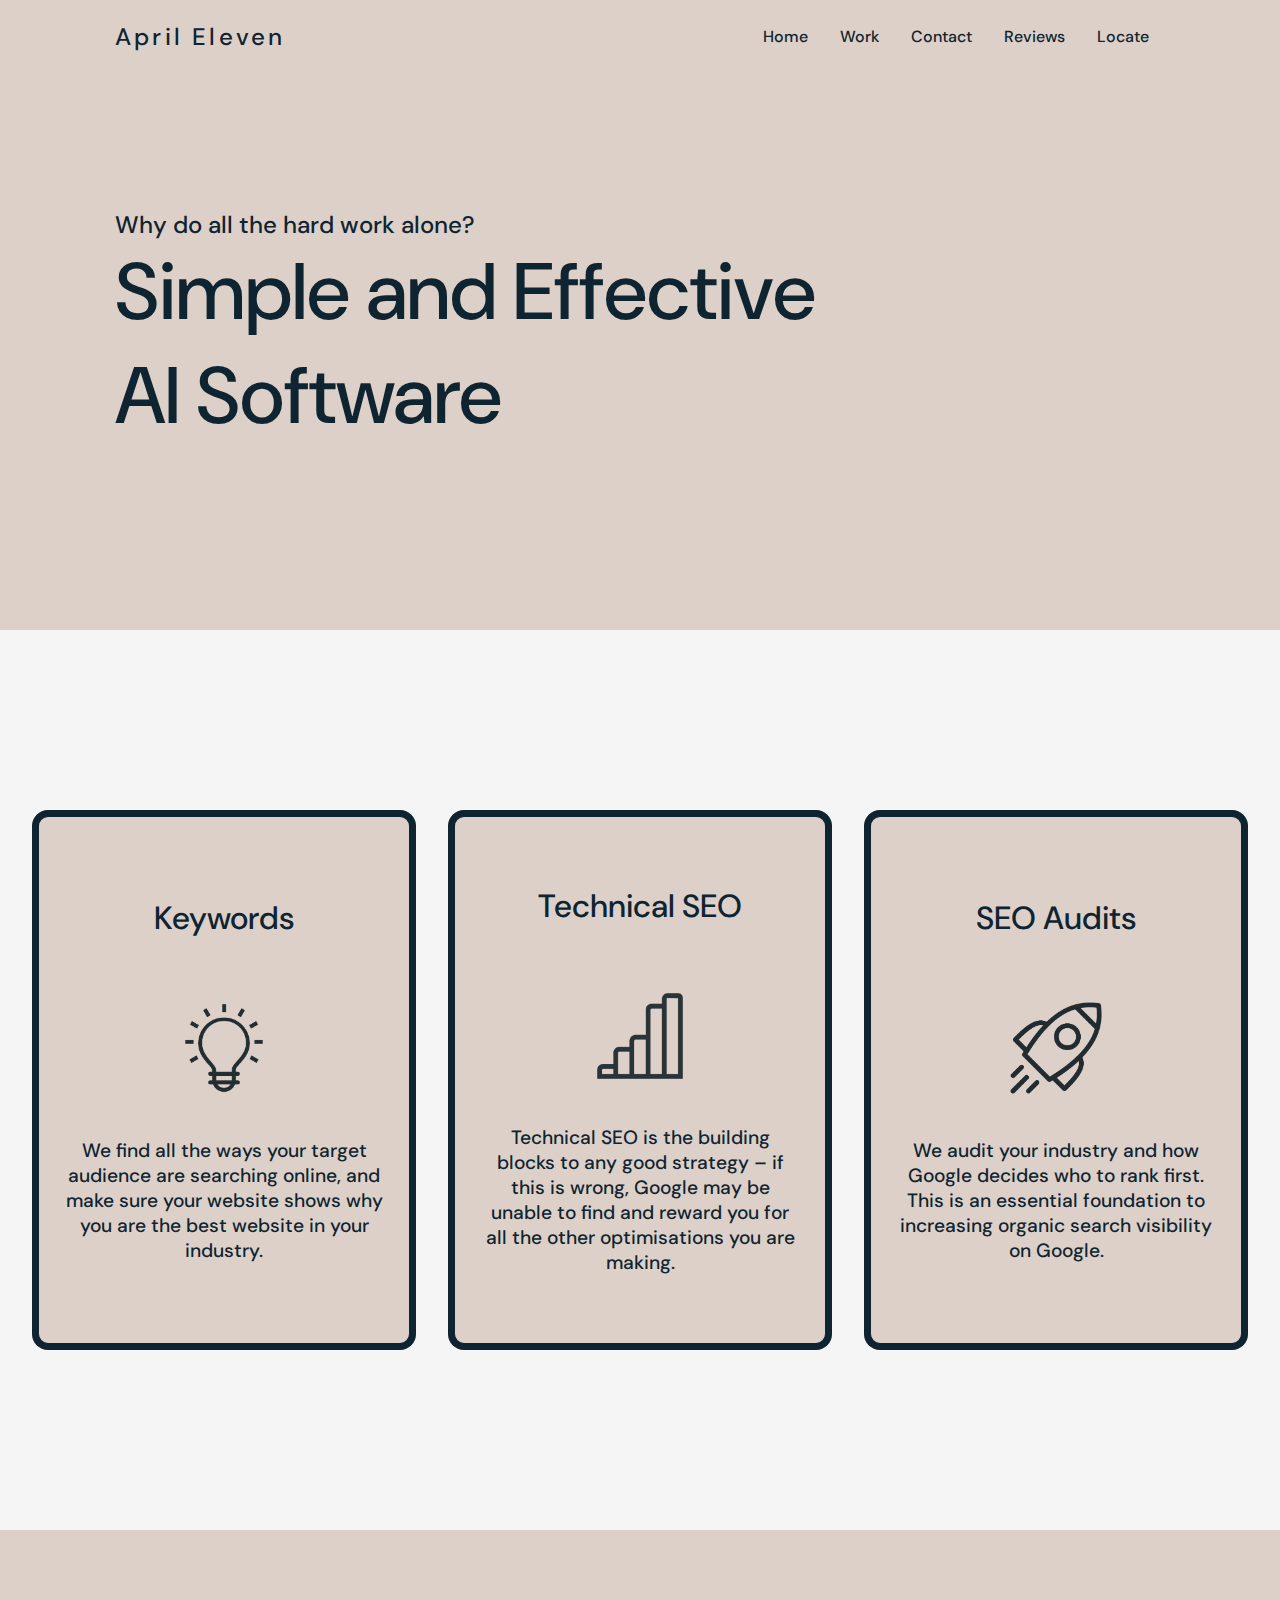
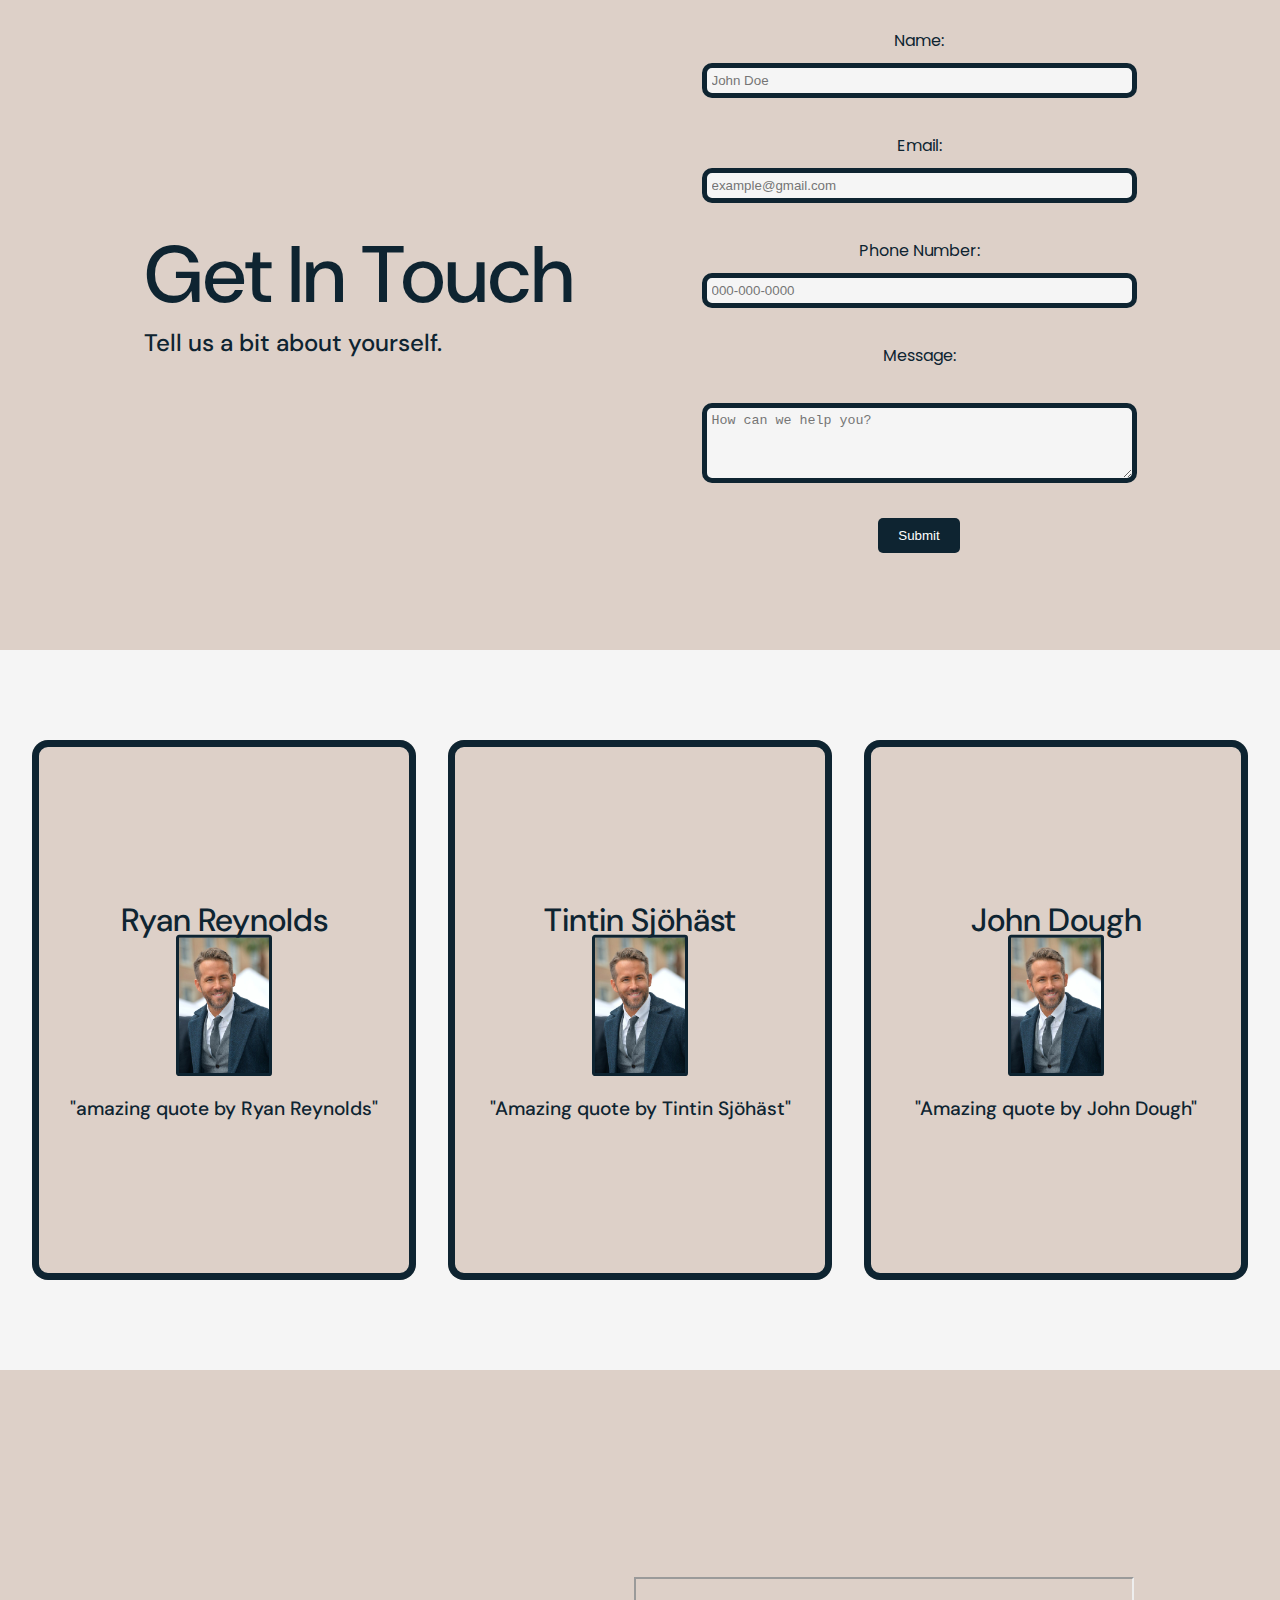
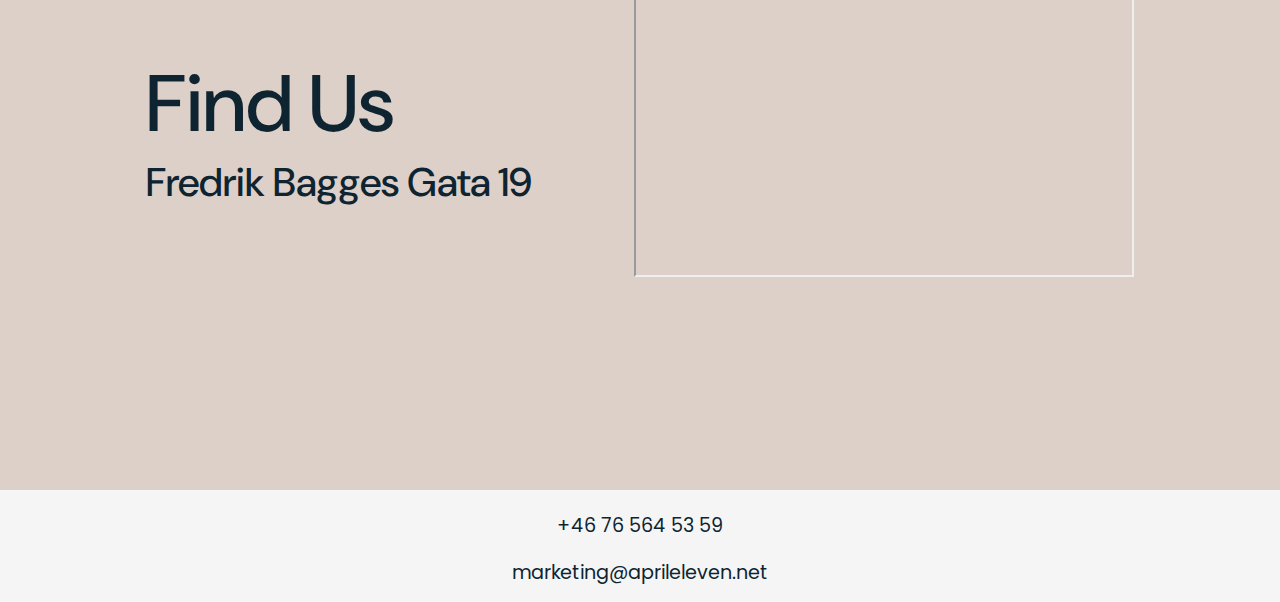
==== commit 88226d27: "Reviews klar" ====
--- a/index.html
+++ b/index.html
@@ -162,29 +162,29 @@
         </section>
       </section>
       <section class="main-boxes" id="reviews">
-        <div class="work-boxes" id="work-box-1" onclick="changeClass(event)">
+        <div class="review-boxes" id="review-box-1" onclick="reviewClass(event)">
           <h3 class="work-box-header">Ryan Reynolds</h3>
           <img
-            class="work-box-img"
-            src="/img/Lightbulb SEO Symbol.png"
+            class="review-box-img"
+            src="/img/ryan reynolds uncentered.jpg"
             alt="Lightbulb Symbol"
           />
           <p class="work-box-text">"amazing quote by Ryan Reynolds"</p>
         </div>
-        <div class="work-boxes" id="work-box-2" onclick="changeClass(event)">
+        <div class="review-boxes" id="review-box-2" onclick="reviewClass(event)">
           <h3 class="work-box-header">Tintin Sjöhäst</h3>
           <img
-            class="work-box-img"
-            src="/img/Technical SEO Symbol.png"
+            class="review-box-img"
+            src="/img/ryan reynolds uncentered.jpg"
             alt="Statistics Symbol"
           />
           <p class="work-box-text">"Amazing quote by Tintin Sjöhäst"</p>
         </div>
-        <div class="work-boxes" id="work-box-3" onclick="changeClass(event)">
+        <div class="review-boxes id="review-box-3" onclick="reviewClass(event)">
           <h3 class="work-box-header">John Dough</h3>
           <img
-            class="work-box-img"
-            src="/img/Rocket Ship Symbol.png"
+            class="review-box-img"
+            src="/img/ryan reynolds uncentered.jpg"
             alt="Rocket Ship Symbol"
           />
           <p class="work-box-text">"Amazing quote by John Dough"</p>
--- a/css/style.css
+++ b/css/style.css
@@ -67,6 +67,17 @@
   z-index: 1001;
 }
 
+.review-boxes {
+  background-color: #ddd0c8;
+  margin: 2rem;
+  border-radius: 1rem;
+  transition: 0.75s;
+  -webkit-box-shadow: inset 0px 0px 0px 7px #0e2431;
+  -moz-box-shadow: inset 0px 0px 0px 7px #0e2431;
+  box-shadow: inset 0px 0px 0px 7px #0e2431;
+  z-index: 1001;
+}
+
 .work-boxes:hover {
   transform: scale(1.03);
   cursor: pointer;
@@ -78,7 +89,29 @@
   -ms-user-select: none;
 }
 
+.review-boxes:hover {
+  transform: scale(1.03);
+  cursor: pointer;
+  user-drag: none;
+  -webkit-user-drag: none;
+  user-select: none;
+  -moz-user-select: none;
+  -webkit-user-select: none;
+  -ms-user-select: none;
+}
+
 .work-boxes-pressed:hover {
+  transform: scale(1.3);
+  cursor: pointer;
+  user-drag: none;
+  -webkit-user-drag: none;
+  user-select: none;
+  -moz-user-select: none;
+  -webkit-user-select: none;
+  -ms-user-select: none;
+}
+
+.review-boxes-pressed:hover {
   transform: scale(1.3);
   cursor: pointer;
   user-drag: none;
@@ -101,11 +134,31 @@
   z-index: 2000;
 }
 
+.review-boxes-pressed {
+  background-color: #ddd0c8;
+  margin: 2rem;
+  border-radius: 1rem;
+  transition: 0.75s;
+  -webkit-box-shadow: inset 0px 0px 0px 7px #0e2431;
+  -moz-box-shadow: inset 0px 0px 0px 7px #0e2431;
+  box-shadow: inset 0px 0px 0px 7px #0e2431;
+  transform: scale(1.25);
+  z-index: 2000;
+}
+
 .work-boxes-pressed#work-box-1 {
   margin-left: 10vw;
 }
 
+.review-boxes-pressed#review-box-1 {
+  margin-left: 10vw;
+}
+
 .work-boxes-pressed#work-box-3 {
+  margin-right: 10vw;
+}
+
+.review-boxes-pressed#review-box-3 {
   margin-right: 10vw;
 }
 
@@ -130,7 +183,15 @@
   margin: 0;
 }
 
+#review-box-2 {
+  margin: 0;
+}
+
 #work-box-1 {
+  scroll-margin-top: 11.5rem;
+}
+
+#review-box-1 {
   scroll-margin-top: 11.5rem;
 }
 
@@ -143,6 +204,21 @@
   align-items: center;
   gap: 10%;
   scroll-margin-top: 7rem;
+}
+
+.review-boxes img {
+  border: 1vw solid #0e2431;
+  border-radius: 1vw;
+}
+
+.review-box-img {
+  margin-top: -15vh;
+  margin-bottom: -10vh;
+}
+
+.review-boxes-pressed img {
+  border: 1vw solid #0e2431;
+  border-radius: 1vw;
 }
 
 form {
@@ -209,7 +285,15 @@
   transform: scale(0.25);
 }
 
+.review-boxes img {
+  transform: scale(0.25);
+}
+
 .work-boxes-pressed img {
+  transform: scale(0.25);
+}
+
+.review-boxes-pressed img {
   transform: scale(0.25);
 }
 
@@ -455,11 +539,33 @@
     text-align: center;
   }
 
+  .review-boxes {
+    height: 60vh;
+    width: 30vw;
+    display: flex;
+    flex-direction: column;
+    justify-content: center;
+    text-align: center;
+  }
+
   .work-box-img {
     pointer-events: none;
   }
 
+  .review-box-img {
+    pointer-events: none;
+  }
+
   .work-boxes-pressed {
+    height: 60vh;
+    width: 30vw;
+    display: flex;
+    flex-direction: column;
+    justify-content: center;
+    text-align: center;
+  }
+
+  .review-boxes-pressed {
     height: 60vh;
     width: 30vw;
     display: flex;
@@ -517,16 +623,34 @@
     height: 100rem;
   }
 
+  .review-boxes {
+    width: 60vw;
+    height: 100rem;
+  }
+
   .work-boxes-pressed {
     width: 60vw;
     height: 100rem;
   }
 
+  .review-boxes-pressed {
+    width: 60vw;
+    height: 100rem;
+  }
+
   .work-boxes img {
     display: none !important;
   }
 
+  .review-boxes img {
+    display: none !important;
+  }
+
   .work-boxes-pressed img {
+    display: none !important;
+  }
+
+  .review-boxes-pressed img {
     display: none !important;
   }
 
@@ -547,10 +671,18 @@
     margin-bottom: 0.1rem;
   }
 
+  .review-box-header {
+    margin-bottom: 0.1rem;
+  }
+
   .work-box-text {
     margin-top: 0rem;
   }
 
+  .review-box-text {
+    margin-top: 0rem;
+  }
+
   .logo-name {
     margin-top: 0.4rem !important;
   }
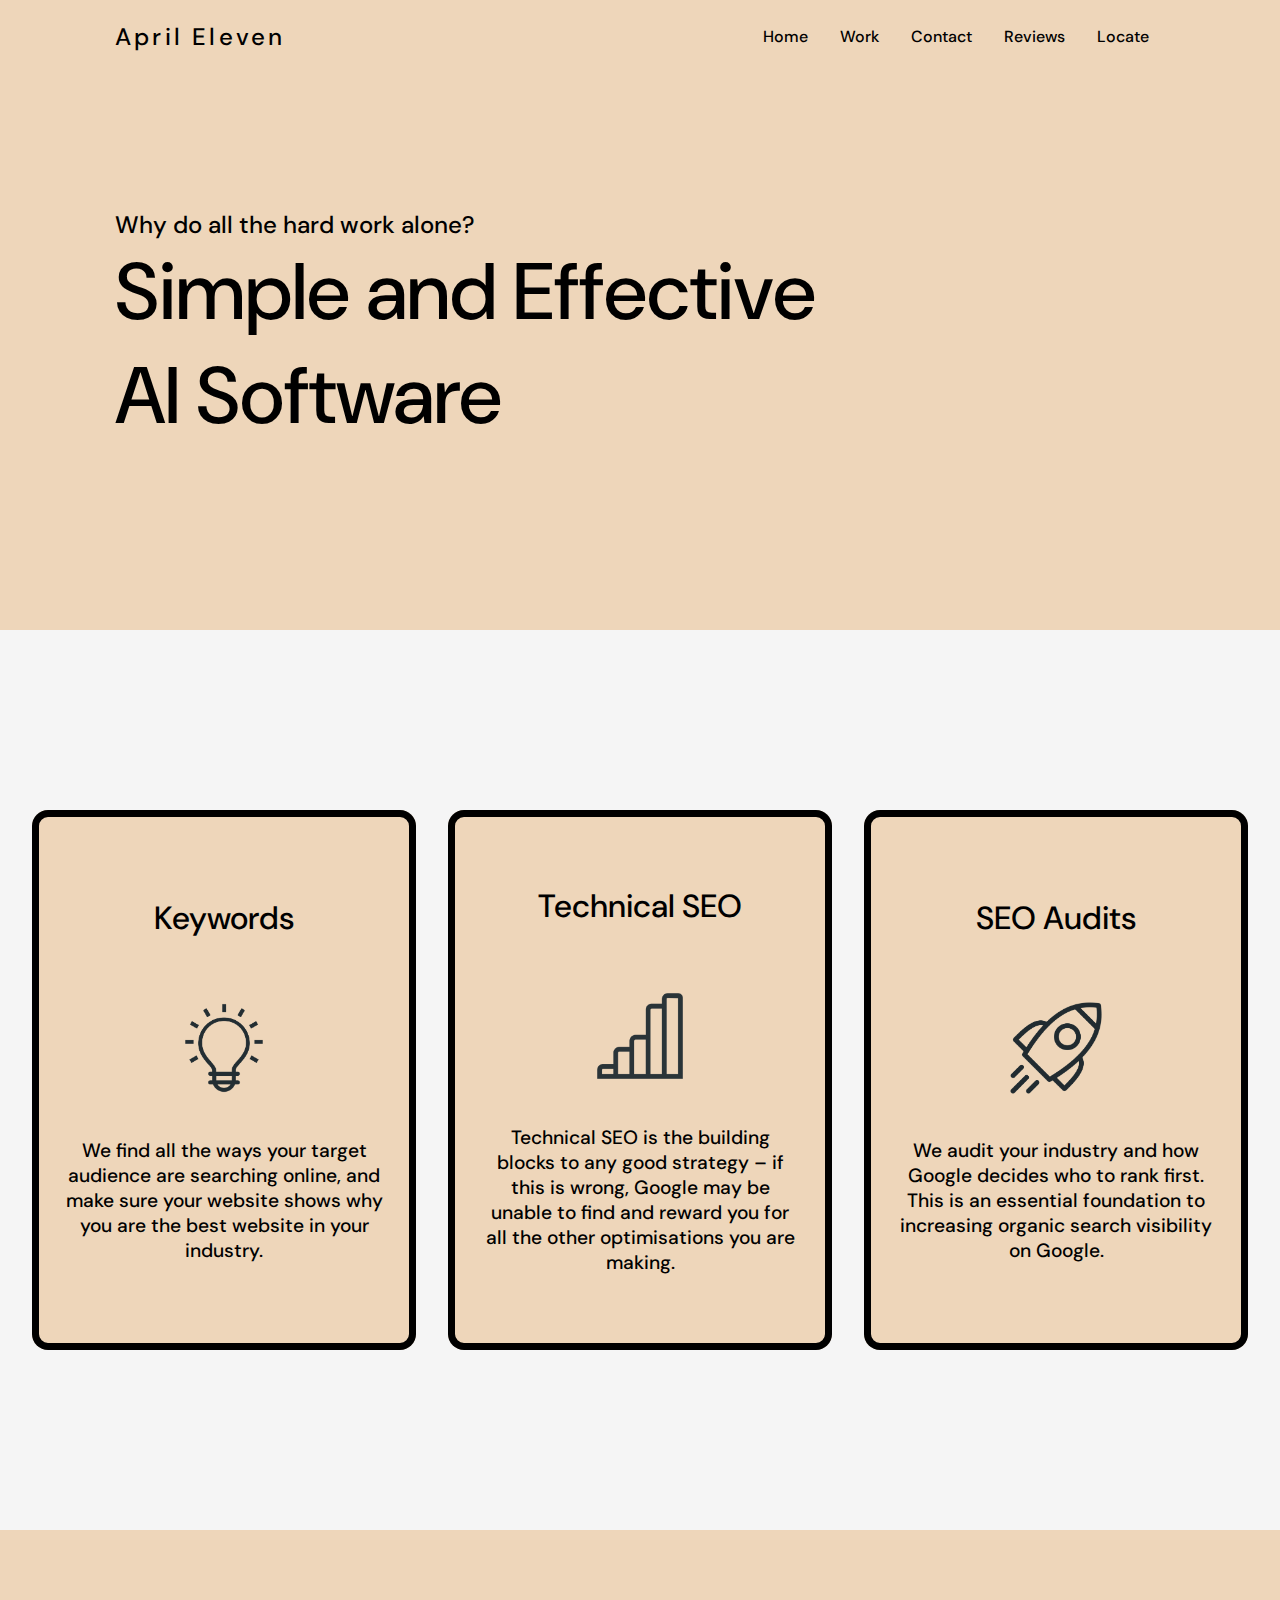
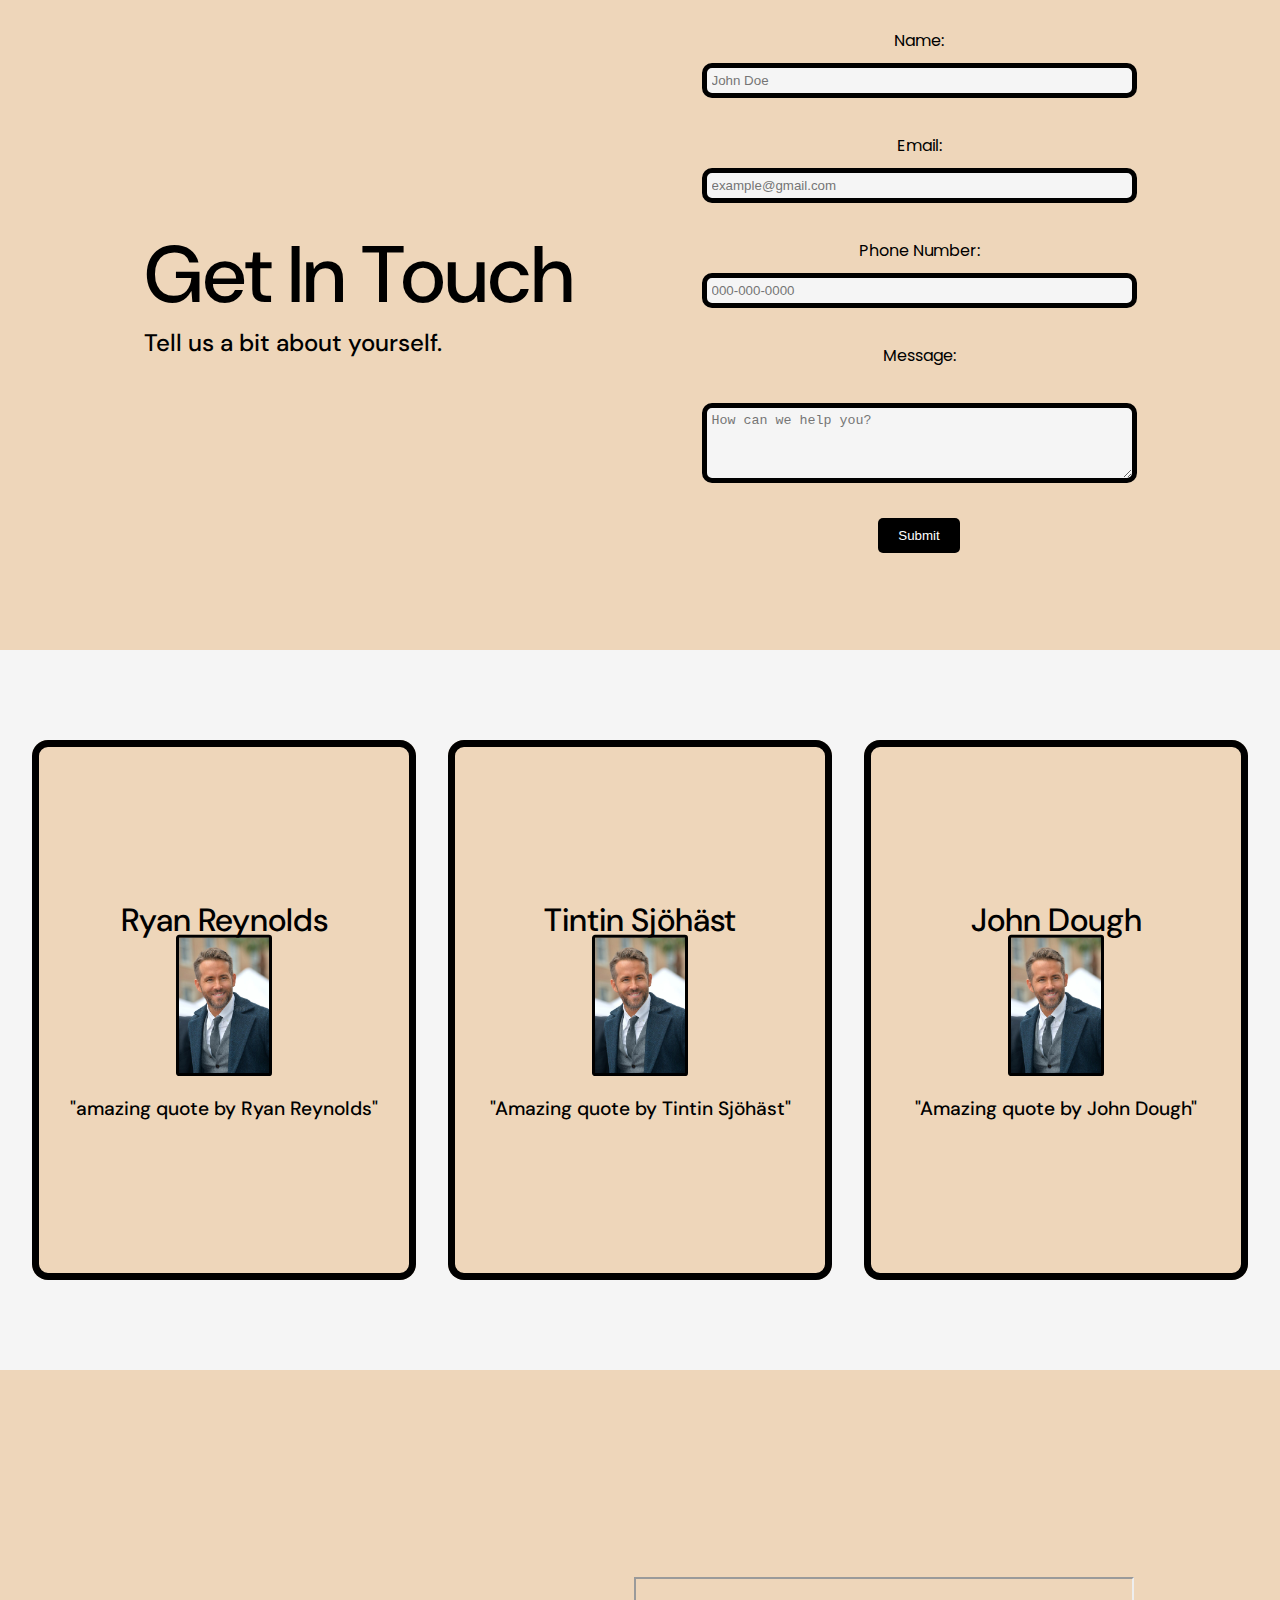
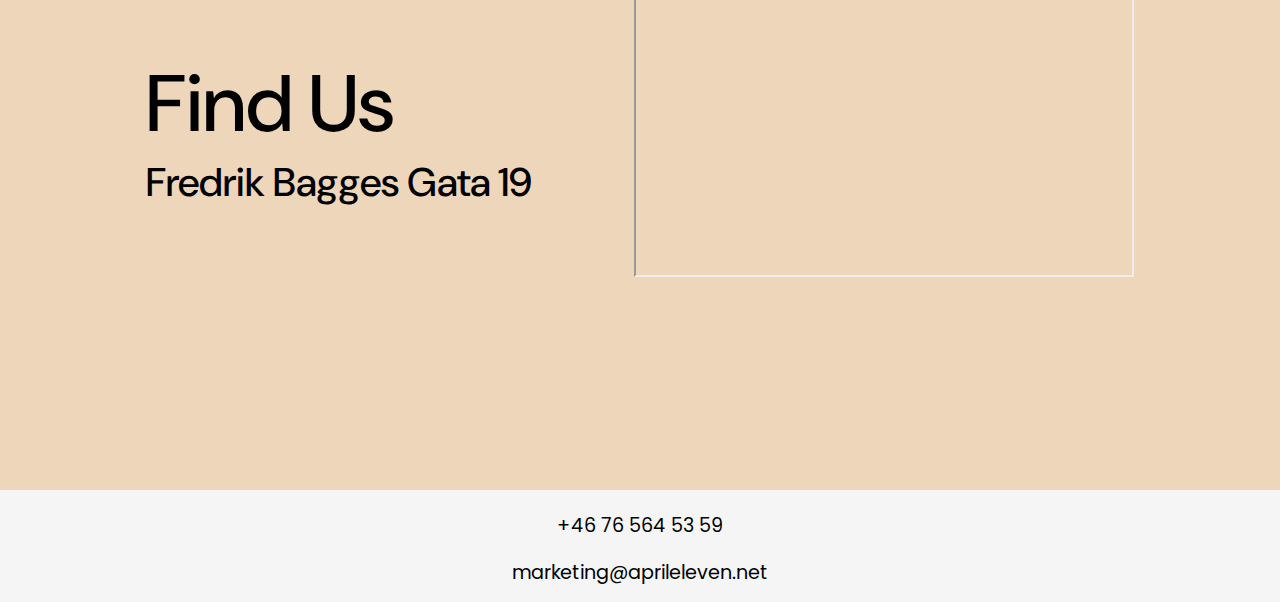
==== commit 27f45f6f: "Länka Video, Finslipa koden" ====
--- a/index.html
+++ b/index.html
@@ -9,7 +9,7 @@
     <title>April Eleven</title>
   </head>
   <body>
-    <container id="main-container">
+    <div id="main-container">
       <nav>
         <div class="navbar" id="main-nav">
           <div class="container nav-container">
@@ -35,29 +35,31 @@
               </h1>
             </div>
             <div class="dynamic menu-items">
-              <li><a href="#" class="nav-link">Home</a></li>
-              <li><a href="#work-box-1" class="nav-link">Work</a></li>
-              <li><a href="#contact" class="nav-link">Contact</a></li>
-              <li>
-                <a href="#reviews" id="clickme" class="nav-link">Reviews</a>
-              </li>
+              <ul>
+                <li><a href="#" class="nav-link">Home</a></li>
+                <li><a href="#work-box-1" class="nav-link">Work</a></li>
+                <li><a href="#contact" class="nav-link">Contact</a></li>
+                <li>
+                  <a href="#reviews" id="clickme" class="nav-link">Reviews</a>
+                </li>
+              </ul>
             </div>
           </div>
         </div>
       </nav>
-      <section class="main-boxes" id="home">
-        <p href="">Why do all the hard work alone?</p>
+      <div class="main-boxes" id="home">
+        <p>Why do all the hard work alone?</p>
         <h2>
           Simple and Effective <br />
           AI Software
         </h2>
-      </section>
-      <section class="main-boxes" id="work">
+      </div>
+      <div class="main-boxes" id="work">
         <div class="work-boxes" id="work-box-1" onclick="changeClass(event)">
           <h3 class="work-box-header">Keywords</h3>
           <img
             class="work-box-img"
-            src="/img/Lightbulb SEO Symbol.png"
+            src="/img/Lightbulb-SEO-Symbol.png"
             alt="Lightbulb Symbol"
           />
           <p class="work-box-text">
@@ -70,7 +72,7 @@
           <h3 class="work-box-header">Technical SEO</h3>
           <img
             class="work-box-img"
-            src="/img/Technical SEO Symbol.png"
+            src="/img/Technical-SEO-Symbol.png"
             alt="Statistics Symbol"
           />
           <p class="work-box-text">
@@ -83,7 +85,7 @@
           <h3 class="work-box-header">SEO Audits</h3>
           <img
             class="work-box-img"
-            src="/img/Rocket Ship Symbol.png"
+            src="/img/Rocket-Ship-Symbol.png"
             alt="Rocket Ship Symbol"
           />
           <p class="work-box-text">
@@ -92,12 +94,12 @@
             visibility on Google.
           </p>
         </div>
-      </section>
-      <section class="main-boxes" id="contact">
-        <section id="contact-text">
+      </div>
+      <div class="main-boxes" id="contact">
+        <div id="contact-text">
           <h2>Get In Touch</h2>
           <p>Tell us a bit about yourself.</p>
-        </section>
+        </div>
 
         <form id="contact-form">
           <label id="form-name" for="name">Name:</label>
@@ -145,13 +147,13 @@
             onsubmit="submitForm()"
           />
         </form>
-      </section>
-      <section class="main-boxes" id="locate">
-        <section>
+      </div>
+      <div class="main-boxes" id="locate">
+        <div>
           <h2>Find Us</h2>
           <h3>Fredrik Bagges Gata 19</h3>
-        </section>
-        <section id="map-box">
+        </div>
+        <div id="map-box">
           <iframe
             class="iframe"
             width="500"
@@ -159,38 +161,50 @@
             src="https://api.maptiler.com/maps/64b5d354-4634-457d-abd3-a1d036554475/?key=kDUfSZvK2eAGGfAq6dlC#14.1/57.88634/11.58915"
           >
           </iframe>
-        </section>
-      </section>
-      <section class="main-boxes" id="reviews">
-        <div class="review-boxes" id="review-box-1" onclick="reviewClass(event)">
+        </div>
+      </div>
+      <div class="main-boxes" id="reviews">
+        <div
+          class="review-boxes"
+          id="review-box-1"
+          onclick="reviewClass(event)"
+        >
           <h3 class="work-box-header">Ryan Reynolds</h3>
           <img
             class="review-box-img"
-            src="/img/ryan reynolds uncentered.jpg"
-            alt="Lightbulb Symbol"
+            src="/img/ryan-reynolds.jpg"
+            alt="Picture of Ryan Reynolds"
           />
           <p class="work-box-text">"amazing quote by Ryan Reynolds"</p>
         </div>
-        <div class="review-boxes" id="review-box-2" onclick="reviewClass(event)">
+        <div
+          class="review-boxes"
+          id="review-box-2"
+          onclick="reviewClass(event)"
+        >
           <h3 class="work-box-header">Tintin Sjöhäst</h3>
           <img
             class="review-box-img"
-            src="/img/ryan reynolds uncentered.jpg"
-            alt="Statistics Symbol"
+            src="/img/ryan-reynolds.jpg"
+            alt="Picture of Tintin Sjöhäst"
           />
           <p class="work-box-text">"Amazing quote by Tintin Sjöhäst"</p>
         </div>
-        <div class="review-boxes id="review-box-3" onclick="reviewClass(event)">
+        <div
+          class="review-boxes"
+          id="review-box-3"
+          onclick="reviewClass(event)"
+        >
           <h3 class="work-box-header">John Dough</h3>
           <img
             class="review-box-img"
-            src="/img/ryan reynolds uncentered.jpg"
-            alt="Rocket Ship Symbol"
+            src="/img/ryan-reynolds.jpg"
+            alt="Picture of John Dough"
           />
           <p class="work-box-text">"Amazing quote by John Dough"</p>
         </div>
-      </section>
-    </container>
+      </div>
+    </div>
     <footer>
       <p>+46 76 564 53 59</p>
       <p>marketing@aprileleven.net</p>
--- a/css/style.css
+++ b/css/style.css
@@ -10,7 +10,7 @@
 
 body {
   font-family: "Poppins", sans-serif;
-  background-color: #ddd0c8;
+  background-color: #eed6ba;
 }
 
 #main-container {
@@ -37,7 +37,7 @@
 
 #home {
   grid-area: home;
-  background: #ddd0c8;
+  background: #eed6ba;
   display: flex;
   flex-direction: column;
   padding-left: 9%;
@@ -57,42 +57,41 @@
 }
 
 .work-boxes {
-  background-color: #ddd0c8;
+  background-color: #eed6ba;
   margin: 2rem;
   border-radius: 1rem;
   transition: 0.75s;
-  -webkit-box-shadow: inset 0px 0px 0px 7px #0e2431;
-  -moz-box-shadow: inset 0px 0px 0px 7px #0e2431;
-  box-shadow: inset 0px 0px 0px 7px #0e2431;
+  -webkit-box-shadow: inset 0px 0px 0px 7px #000000;
+  -moz-box-shadow: inset 0px 0px 0px 7px #000000;
+  box-shadow: inset 0px 0px 0px 7px #000000;
   z-index: 1001;
 }
 
 .review-boxes {
-  background-color: #ddd0c8;
+  background-color: #eed6ba;
   margin: 2rem;
   border-radius: 1rem;
   transition: 0.75s;
-  -webkit-box-shadow: inset 0px 0px 0px 7px #0e2431;
-  -moz-box-shadow: inset 0px 0px 0px 7px #0e2431;
-  box-shadow: inset 0px 0px 0px 7px #0e2431;
+  -webkit-box-shadow: inset 0px 0px 0px 7px #000000;
+  -moz-box-shadow: inset 0px 0px 0px 7px #000000;
+  box-shadow: inset 0px 0px 0px 7px #000000;
   z-index: 1001;
 }
 
 .work-boxes:hover {
   transform: scale(1.03);
   cursor: pointer;
-  user-drag: none;
   -webkit-user-drag: none;
   user-select: none;
   -moz-user-select: none;
   -webkit-user-select: none;
   -ms-user-select: none;
+  -o-user-select: none;
 }
 
 .review-boxes:hover {
   transform: scale(1.03);
   cursor: pointer;
-  user-drag: none;
   -webkit-user-drag: none;
   user-select: none;
   -moz-user-select: none;
@@ -103,7 +102,6 @@
 .work-boxes-pressed:hover {
   transform: scale(1.3);
   cursor: pointer;
-  user-drag: none;
   -webkit-user-drag: none;
   user-select: none;
   -moz-user-select: none;
@@ -114,7 +112,6 @@
 .review-boxes-pressed:hover {
   transform: scale(1.3);
   cursor: pointer;
-  user-drag: none;
   -webkit-user-drag: none;
   user-select: none;
   -moz-user-select: none;
@@ -123,25 +120,25 @@
 }
 
 .work-boxes-pressed {
-  background-color: #ddd0c8;
+  background-color: #eed6ba;
   margin: 2rem;
   border-radius: 1rem;
   transition: 0.75s;
-  -webkit-box-shadow: inset 0px 0px 0px 7px #0e2431;
-  -moz-box-shadow: inset 0px 0px 0px 7px #0e2431;
-  box-shadow: inset 0px 0px 0px 7px #0e2431;
+  -webkit-box-shadow: inset 0px 0px 0px 7px #000000;
+  -moz-box-shadow: inset 0px 0px 0px 7px #000000;
+  box-shadow: inset 0px 0px 0px 7px #000000;
   transform: scale(1.25);
   z-index: 2000;
 }
 
 .review-boxes-pressed {
-  background-color: #ddd0c8;
+  background-color: #eed6ba;
   margin: 2rem;
   border-radius: 1rem;
   transition: 0.75s;
-  -webkit-box-shadow: inset 0px 0px 0px 7px #0e2431;
-  -moz-box-shadow: inset 0px 0px 0px 7px #0e2431;
-  box-shadow: inset 0px 0px 0px 7px #0e2431;
+  -webkit-box-shadow: inset 0px 0px 0px 7px #000000;
+  -moz-box-shadow: inset 0px 0px 0px 7px #000000;
+  box-shadow: inset 0px 0px 0px 7px #000000;
   transform: scale(1.25);
   z-index: 2000;
 }
@@ -173,7 +170,7 @@
   font-weight: 500;
   font-family: "DM Sans", sans-serif;
   font-size: 2rem;
-  color: #0e2431;
+  color: #000000;
   padding: 2rem;
   margin-bottom: -30%;
   pointer-events: none;
@@ -197,7 +194,7 @@
 
 #contact {
   grid-area: contact;
-  background: #ddd0c8;
+  background: #eed6ba;
   display: flex;
   flex-direction: row;
   justify-content: center;
@@ -207,7 +204,7 @@
 }
 
 .review-boxes img {
-  border: 1vw solid #0e2431;
+  border: 1vw solid #000000;
   border-radius: 1vw;
 }
 
@@ -217,7 +214,7 @@
 }
 
 .review-boxes-pressed img {
-  border: 1vw solid #0e2431;
+  border: 1vw solid #000000;
   border-radius: 1vw;
 }
 
@@ -228,7 +225,7 @@
 }
 label {
   margin-bottom: 10px;
-  color: #0e2431;
+  color: #000000;
 }
 
 input[type="text"],
@@ -237,7 +234,7 @@
 textarea {
   padding: 5px;
   border-radius: 10px;
-  border: 5px solid #0e2431;
+  border: 5px solid #000000;
   margin-bottom: 10px;
   width: 100%;
   box-sizing: border-box;
@@ -250,7 +247,7 @@
   background: whitesmoke;
 }
 input[type="submit"] {
-  background-color: #0e2431;
+  background-color: #000000;
   color: white;
   border-radius: 5px;
   border: none;
@@ -305,7 +302,7 @@
 
 .navbar {
   width: 100%;
-  background: #ddd0c8;
+  background: #eed6ba;
   transition: background-color 0.3s ease;
   position: fixed;
   height: 5rem;
@@ -330,7 +327,7 @@
 
 .navbar .nav-container a {
   text-decoration: none;
-  color: #0e2431;
+  color: #000000;
   font-weight: 500;
   font-family: "DM Sans", sans-serif;
 }
@@ -368,7 +365,7 @@
 
 h2 {
   text-decoration: none;
-  color: #0e2431;
+  color: #000000;
   font-weight: 500;
   font-family: "DM Sans", sans-serif;
   font-size: 5rem;
@@ -376,7 +373,7 @@
 
 h3 {
   text-decoration: none;
-  color: #0e2431;
+  color: #000000;
   font-weight: 500;
   font-family: "DM Sans", sans-serif;
   font-size: 2.5rem;
@@ -384,7 +381,7 @@
 
 .main-boxes p {
   text-decoration: none;
-  color: #0e2431;
+  color: #000000;
   font-weight: 500;
   font-family: "DM Sans", sans-serif;
   font-size: 1.5rem;
@@ -400,7 +397,7 @@
   padding-left: 0rem;
   letter-spacing: 0.2rem;
   font-family: "DM Sans", sans-serif;
-  color: #0e2431;
+  color: #000000;
 }
 
 .nav-container .hamburger-lines {
@@ -422,7 +419,7 @@
   height: 4px;
   width: 100%;
   border-radius: 10px;
-  background: #0e2431;
+  background: #000000;
 }
 
 .nav-container .hamburger-lines .line1 {
@@ -463,7 +460,7 @@
   top: 5px;
   right: 15px;
   font-size: 1.2rem;
-  color: #0e2431;
+  color: #000000;
   display: flex;
   flex-direction: row;
 }
@@ -496,14 +493,14 @@
 footer {
   text-align: center;
   padding: 3px;
-  background-color: #ddd0c8;
+  background-color: #eed6ba;
   color: white;
   height: 7rem;
 }
 
 footer p {
   font-size: 1.2rem;
-  color: #0e2431;
+  color: #000000;
   margin-top: 2vh;
 }
 
@@ -537,6 +534,7 @@
     flex-direction: column;
     justify-content: center;
     text-align: center;
+    flex-shrink: inherit;
   }
 
   .review-boxes {
@@ -597,7 +595,7 @@
   }
 
   #locate {
-    background-color: #ddd0c8;
+    background-color: #eed6ba;
   }
 }
 
@@ -614,18 +612,20 @@
     padding-top: 1rem;
   }
 
+  #home {
+    margin-top: 10vh;
+  }
+
   .main-boxes {
     flex-direction: column;
   }
 
   .work-boxes {
     width: 60vw;
-    height: 100rem;
   }
 
   .review-boxes {
     width: 60vw;
-    height: 100rem;
   }
 
   .work-boxes-pressed {
@@ -656,7 +656,7 @@
 
   #main-container {
     display: grid;
-    grid-template-rows: 10vh 60vh 180vh 80vh 80vh;
+    grid-template-rows: 10vh auto auto auto auto;
     grid-template-columns: 100%;
     height: auto;
     grid-template-areas:
@@ -704,10 +704,17 @@
   }
 
   #contact-form {
+    margin-left: 3vw;
     margin-right: 3vw;
+    margin-top: 7vh;
+    margin-bottom: 10vh;
   }
 
   #contact-text {
     display: none;
   }
-}
+
+  #reviews {
+    flex-direction: column;
+  }
+}
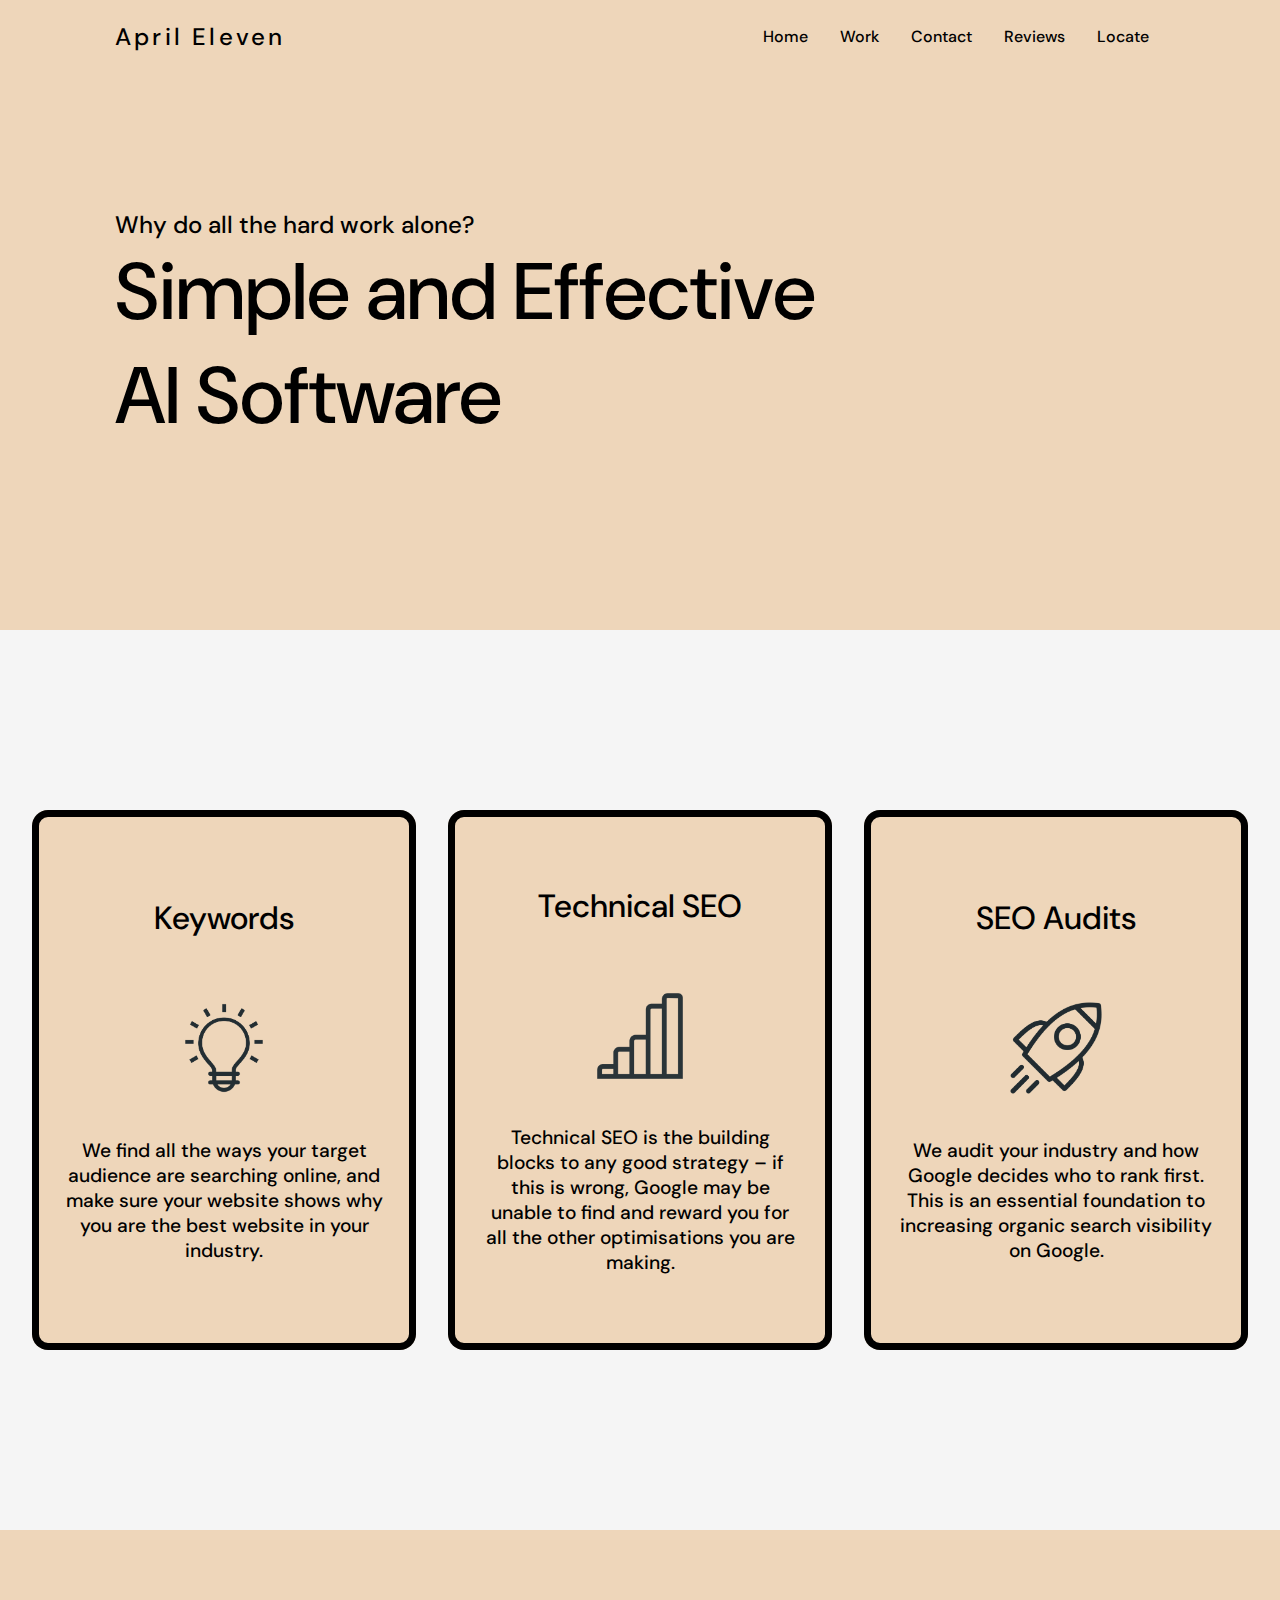
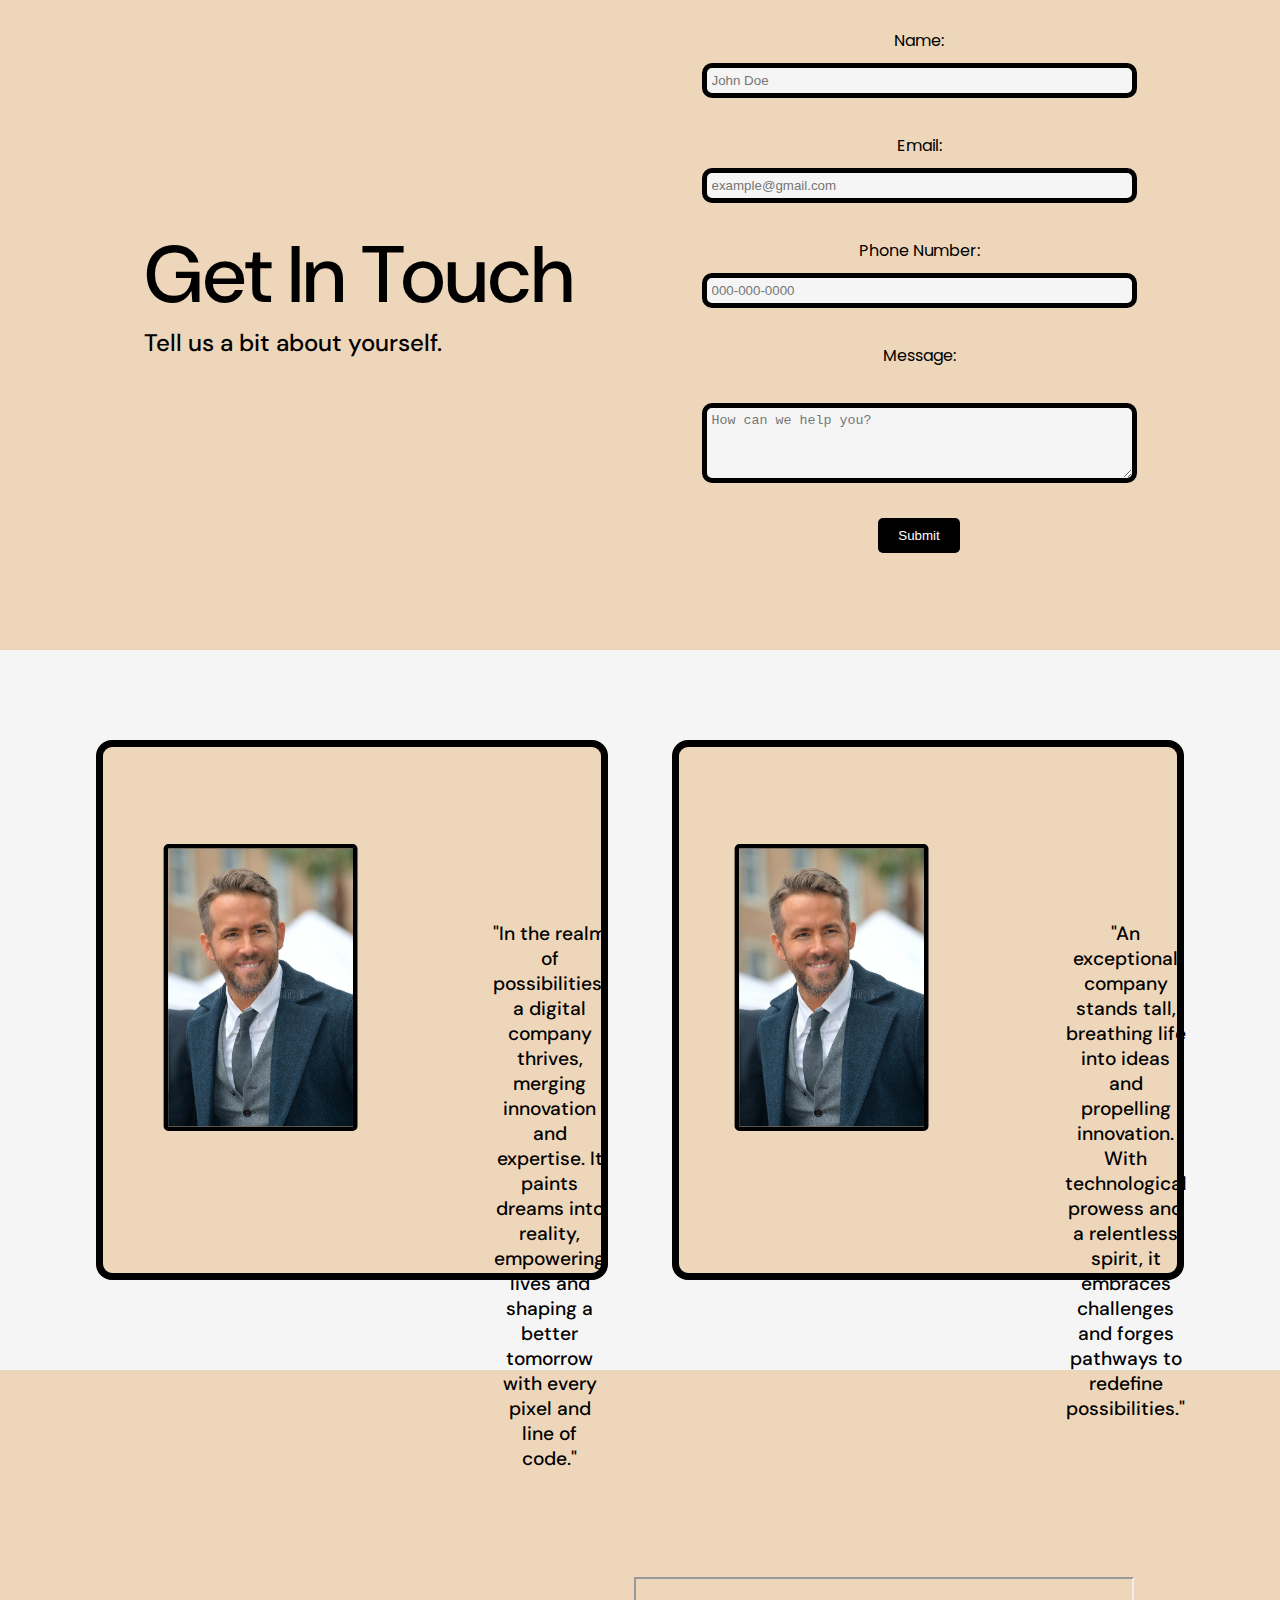
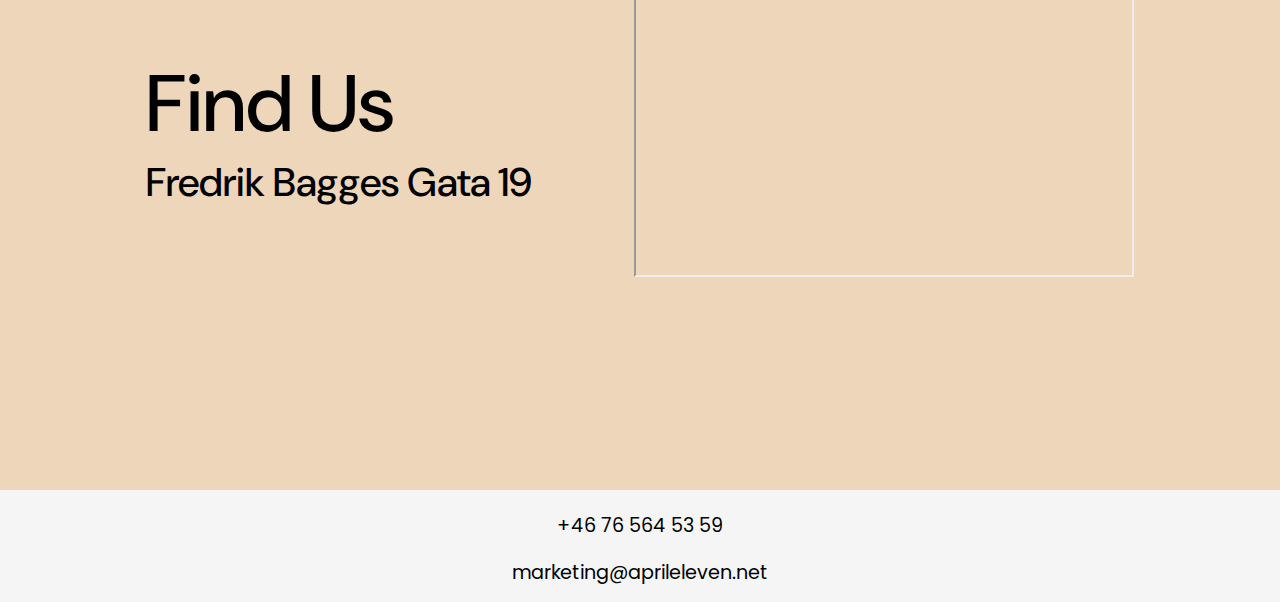
==== commit 5fad8035: "sista ändringar" ====
--- a/index.html
+++ b/index.html
@@ -169,39 +169,24 @@
           id="review-box-1"
           onclick="reviewClass(event)"
         >
-          <h3 class="work-box-header">Ryan Reynolds</h3>
           <img
             class="review-box-img"
             src="/img/ryan-reynolds.jpg"
             alt="Picture of Ryan Reynolds"
           />
-          <p class="work-box-text">"amazing quote by Ryan Reynolds"</p>
-        </div>
-        <div
-          class="review-boxes"
-          id="review-box-2"
-          onclick="reviewClass(event)"
-        >
-          <h3 class="work-box-header">Tintin Sjöhäst</h3>
-          <img
-            class="review-box-img"
-            src="/img/ryan-reynolds.jpg"
-            alt="Picture of Tintin Sjöhäst"
-          />
-          <p class="work-box-text">"Amazing quote by Tintin Sjöhäst"</p>
+          <p class="work-box-text" id="review-box-text-1">"In the realm of possibilities, a digital company thrives, merging innovation and expertise. It paints dreams into reality, empowering lives and shaping a better tomorrow with every pixel and line of code."</p>
         </div>
         <div
           class="review-boxes"
           id="review-box-3"
           onclick="reviewClass(event)"
         >
-          <h3 class="work-box-header">John Dough</h3>
           <img
             class="review-box-img"
             src="/img/ryan-reynolds.jpg"
             alt="Picture of John Dough"
           />
-          <p class="work-box-text">"Amazing quote by John Dough"</p>
+          <p class="work-box-text" id="review-box-text-2">"An exceptional company stands tall, breathing life into ideas and propelling innovation. With technological prowess and a relentless spirit, it embraces challenges and forges pathways to redefine possibilities."</p>
         </div>
       </div>
     </div>
--- a/css/style.css
+++ b/css/style.css
@@ -76,6 +76,7 @@
   -moz-box-shadow: inset 0px 0px 0px 7px #000000;
   box-shadow: inset 0px 0px 0px 7px #000000;
   z-index: 1001;
+  width: 40vw !important;
 }
 
 .work-boxes:hover {
@@ -527,6 +528,7 @@
     flex-direction: row;
   }
 
+
   .work-boxes {
     height: 60vh;
     width: 30vw;
@@ -539,11 +541,12 @@
 
   .review-boxes {
     height: 60vh;
-    width: 30vw;
+    width: 40vw;
     display: flex;
-    flex-direction: column;
+    flex-direction: row;
     justify-content: center;
     text-align: center;
+    gap: 0;
   }
 
   .work-box-img {
@@ -552,6 +555,27 @@
 
   .review-box-img {
     pointer-events: none;
+    margin-top: -15vh;
+    margin-left: -5vw;
+    margin-right: -7vw;
+    scale: 1.5;
+    
+  }
+
+  #review-box-text-1 {
+
+    padding-top: 40vh;
+    width: 20vw;
+    padding-left: 5vw;
+
+  }
+
+  #review-box-text-2 {
+
+    padding-top: 40vh;
+    width: 20vw;
+    padding-left: 5vw;
+
   }
 
   .work-boxes-pressed {
@@ -625,7 +649,8 @@
   }
 
   .review-boxes {
-    width: 60vw;
+    width: 80vw !important;
+    
   }
 
   .work-boxes-pressed {
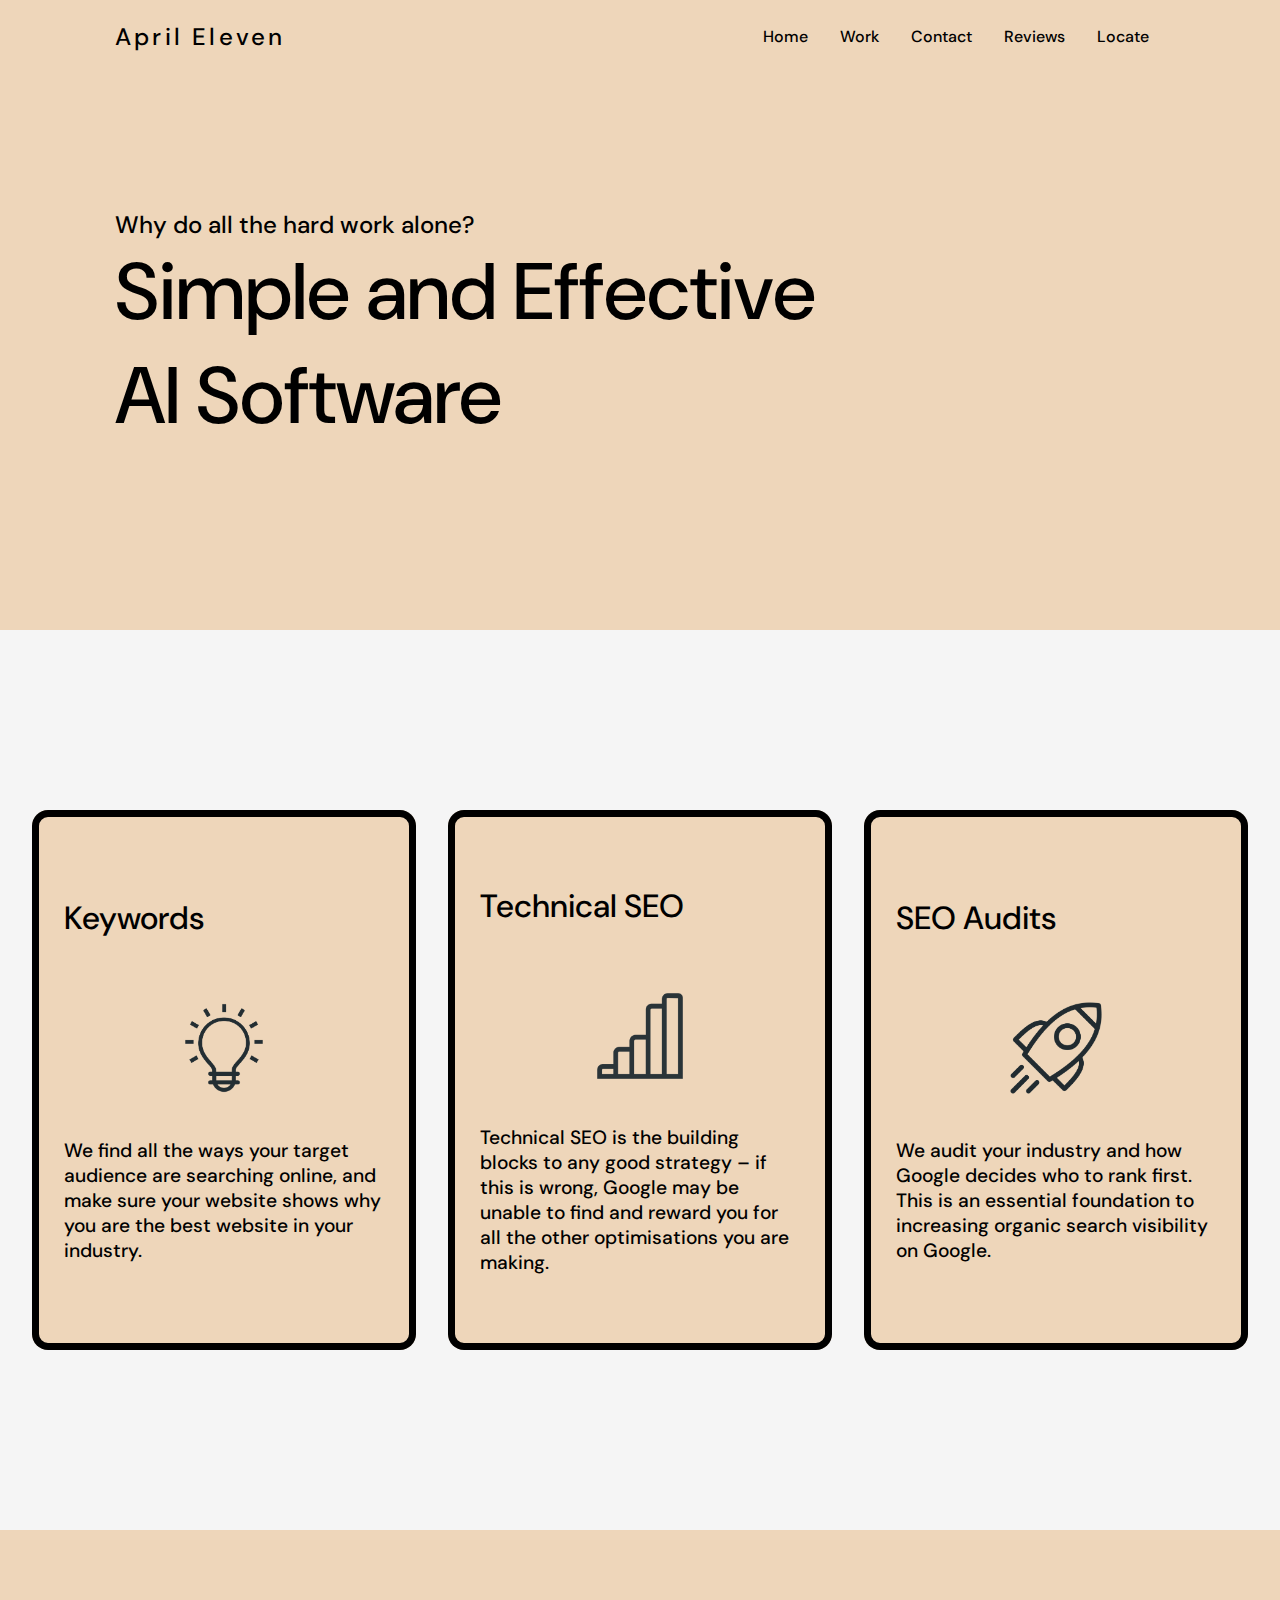
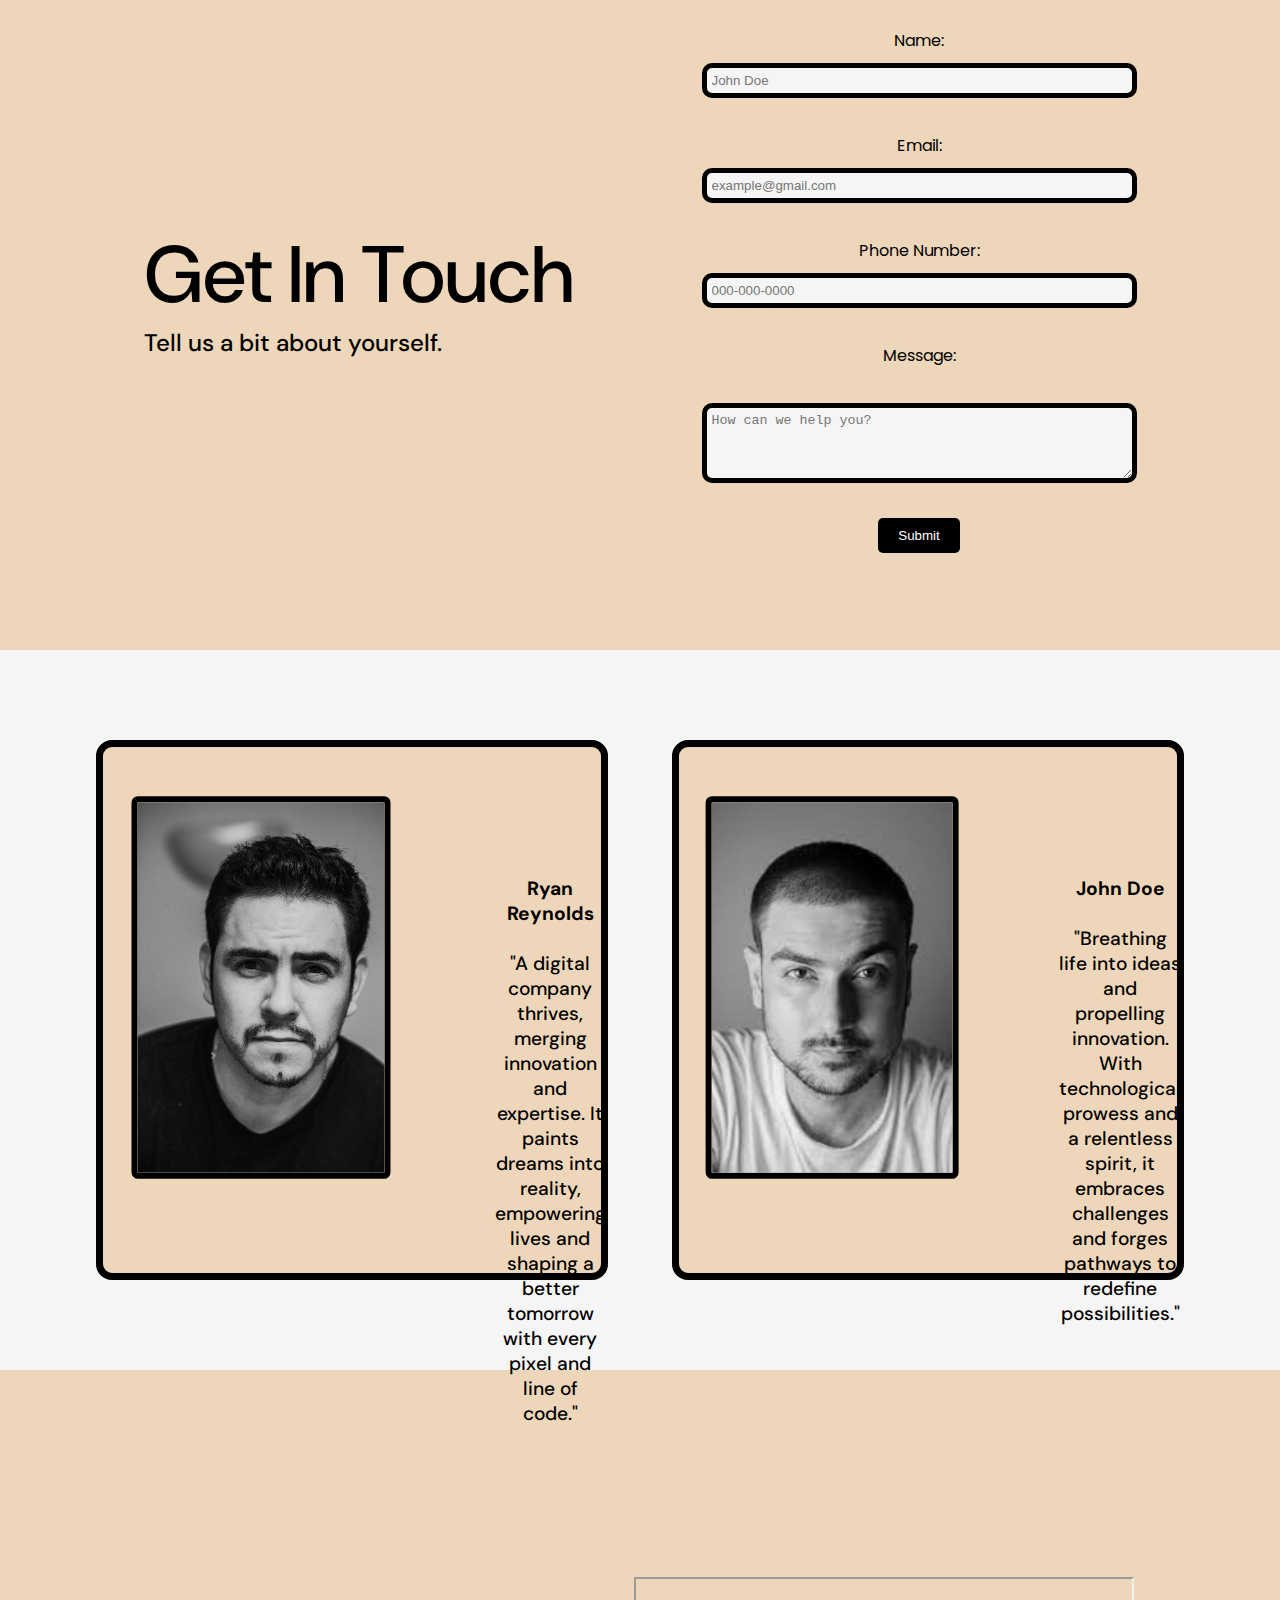
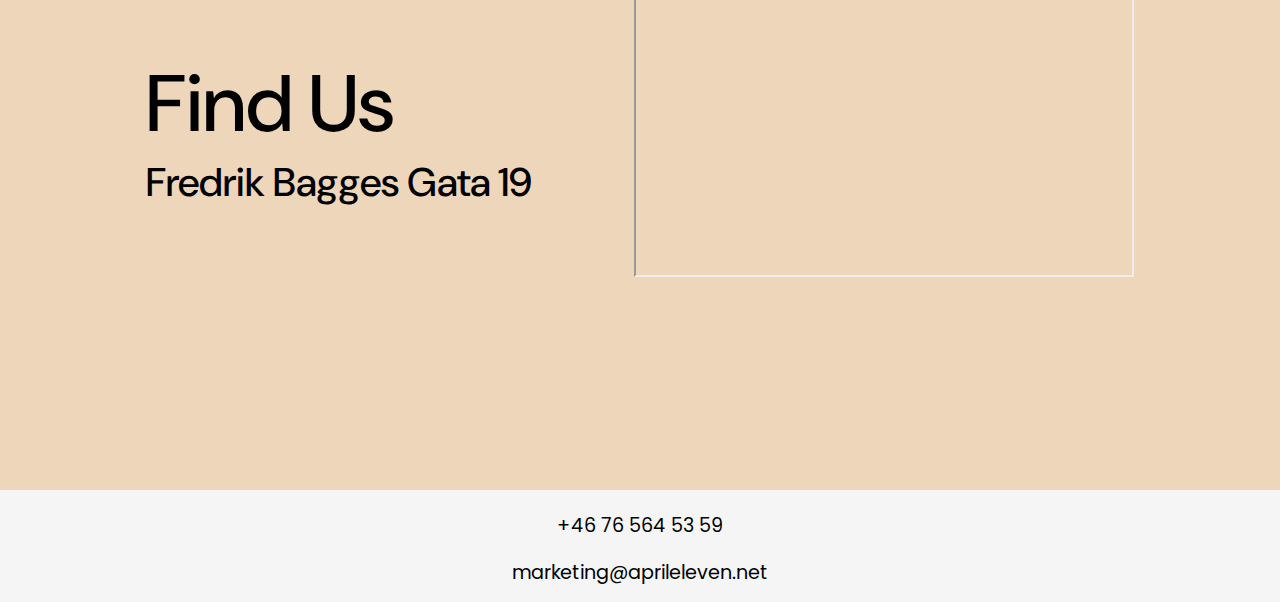
==== commit 76120a4b: "Sista sista" ====
--- a/index.html
+++ b/index.html
@@ -171,10 +171,10 @@
         >
           <img
             class="review-box-img"
-            src="/img/ryan-reynolds.jpg"
+            src="img/greyscale-photo-of-man.jpg"
             alt="Picture of Ryan Reynolds"
           />
-          <p class="work-box-text" id="review-box-text-1">"In the realm of possibilities, a digital company thrives, merging innovation and expertise. It paints dreams into reality, empowering lives and shaping a better tomorrow with every pixel and line of code."</p>
+          <p class="work-box-text" id="review-box-text-1"><b>Ryan Reynolds</b><br><br>"A digital company thrives, merging innovation and expertise. It paints dreams into reality, empowering lives and shaping a better tomorrow with every pixel and line of code."</p>
         </div>
         <div
           class="review-boxes"
@@ -183,10 +183,10 @@
         >
           <img
             class="review-box-img"
-            src="/img/ryan-reynolds.jpg"
+            src="/img/images.jpg"
             alt="Picture of John Dough"
           />
-          <p class="work-box-text" id="review-box-text-2">"An exceptional company stands tall, breathing life into ideas and propelling innovation. With technological prowess and a relentless spirit, it embraces challenges and forges pathways to redefine possibilities."</p>
+          <p class="work-box-text" id="review-box-text-2"><b>John Doe</b><br><br>"Breathing life into ideas and propelling innovation. With technological prowess and a relentless spirit, it embraces challenges and forges pathways to redefine possibilities."</p>
         </div>
       </div>
     </div>
--- a/css/style.css
+++ b/css/style.css
@@ -535,8 +535,26 @@
     display: flex;
     flex-direction: column;
     justify-content: center;
-    text-align: center;
+    text-align: left;
     flex-shrink: inherit;
+  }
+
+  #review-box-text-1 {
+
+    margin-top: -14rem;
+
+  }
+
+  #review-box-text-2 {
+
+    margin-top: -14rem;
+
+  }
+
+  .review-box-img {
+
+scale: 2 !important;
+
   }
 
   .review-boxes {
@@ -702,6 +720,7 @@
 
   .work-box-text {
     margin-top: 0rem;
+    text-align: left !important;
   }
 
   .review-box-text {
